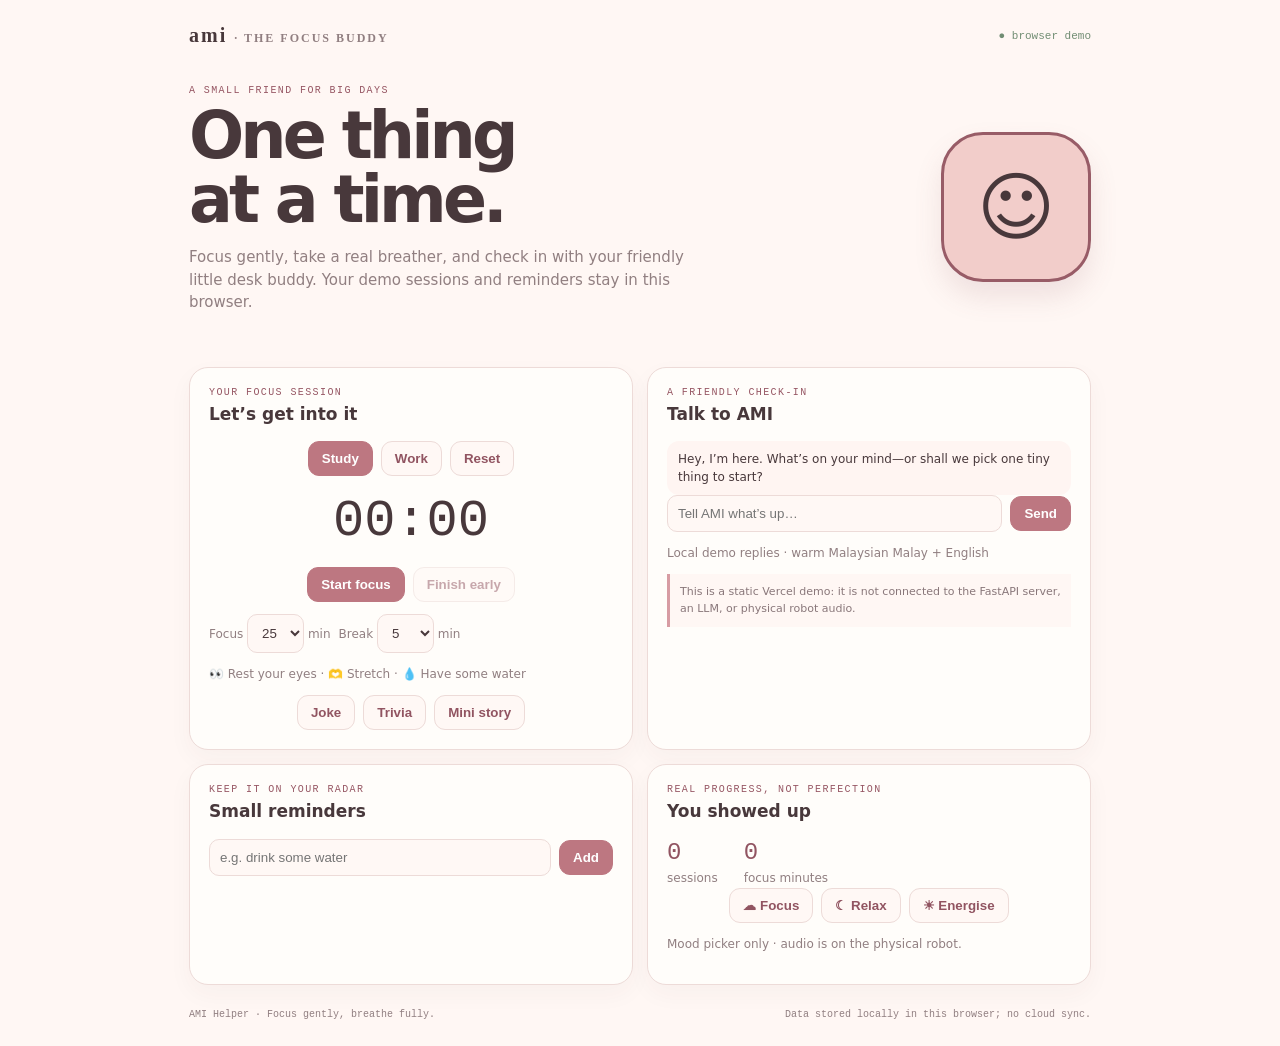
==== index.html @ 99c96d97 "Add files via upload" ====
<!doctype html><html lang="en"><meta charset="utf-8"><meta name="viewport" content="width=device-width,initial-scale=1"><meta name="theme-color" content="#fff7f4"><title>AMI Helper — Focus Buddy</title><style>*{box-sizing:border-box}body{margin:0;background:#fff7f4;color:#48383b;font:15px/1.5 system-ui,sans-serif}.wrap{max-width:950px;margin:auto;padding:24px}.top,footer{display:flex;justify-content:space-between;align-items:center}.brand{font:700 20px Georgia,serif;letter-spacing:.1em}.muted{color:#917f81;font-size:12px}.badge{color:#718d73;font:11px ui-monospace,monospace}.hero{display:flex;align-items:center;justify-content:space-between;gap:24px;padding:38px 0}.hero h1{font-size:clamp(42px,8vw,65px);line-height:.98;letter-spacing:-.06em;margin:8px 0}.hero p{max-width:500px;color:#917f81}.bot{width:150px;height:150px;border-radius:42px;background:#f2cdca;border:3px solid #985c67;display:grid;place-items:center;font-size:75px;box-shadow:0 15px 28px #87535b22}.tag{font:10px ui-monospace,monospace;letter-spacing:.14em;color:#965663}.grid{display:grid;grid-template-columns:repeat(2,1fr);gap:14px}.card{background:#fffdfa;border:1px solid #eddbd8;border-radius:19px;padding:19px;box-shadow:0 9px 24px #5736390a}.card h2{font-size:17px;margin:4px 0 14px}.timer{font:52px ui-monospace,monospace;text-align:center;margin:16px}.modes,.actions,.chips{display:flex;justify-content:center;gap:8px}.button,.modes button,.chips button{border:1px solid #eddbd8;background:#fff8f5;color:#915461;border-radius:11px;padding:9px 13px;cursor:pointer;font-weight:600}.modes button.active,.button.main{background:#bd7781;color:white;border-color:#bd7781}.button:disabled{opacity:.5}.actions{margin:12px}.row{display:flex;gap:8px;align-items:center}.row input,.row select{min-width:0;flex:1;border:1px solid #eddbd8;background:#fff8f5;border-radius:10px;padding:10px;color:#48383b}.list,.log{display:grid;gap:7px;margin-top:12px}.item,.bubble{border-radius:12px;padding:9px 11px;background:#fff5f2;font-size:12px}.item{display:flex;justify-content:space-between}.bubble.you{background:#efe2df;text-align:right}.log{max-height:150px;overflow:auto}.wide{width:100%}.stats{display:flex;gap:26px}.stats b{display:block;font:24px ui-monospace,monospace;color:#915461}.notice{margin-top:12px;padding:10px;border-left:3px solid #d79ca3;background:#fff7f4;color:#89777a;font-size:11px}footer{margin-top:24px;color:#917f81;font:10px ui-monospace,monospace}@media(max-width:650px){.wrap{padding:16px}.grid{grid-template-columns:1fr}.hero{padding:25px 0}.bot{width:95px;height:95px;border-radius:30px;font-size:48px;flex-shrink:0}footer{display:block}footer span{display:block;margin:4px 0}}</style><body><div class="wrap"><header class="top"><div class="brand">ami <span class="muted">· THE FOCUS BUDDY</span></div><span class="badge">● browser demo</span></header><section class="hero"><div><div class="tag">A SMALL FRIEND FOR BIG DAYS</div><h1>One thing<br>at a time.</h1><p>Focus gently, take a real breather, and check in with your friendly little desk buddy. Your demo sessions and reminders stay in this browser.</p></div><div class="bot" aria-label="Pink robot">☺</div></section><main class="grid"><section class="card"><div class="tag">YOUR FOCUS SESSION</div><h2>Let’s get into it</h2><div class="modes"><button class="active" data-mode="Study">Study</button><button data-mode="Work">Work</button><button data-mode="Reset">Reset</button></div><div id="timer" class="timer">25:00</div><div class="actions"><button id="start" class="button main">Start focus</button><button id="stop" class="button" disabled>Finish early</button></div><div class="row"><label class="muted">Focus <select id="work"><option>25</option><option>40</option><option>50</option></select> min</label><label class="muted">Break <select id="rest"><option>5</option><option>10</option><option>15</option></select> min</label></div><p class="muted">👀 Rest your eyes · 🫶 Stretch · 💧 Have some water</p><div class="chips"><button data-chat="joke">Joke</button><button data-chat="fact">Trivia</button><button data-chat="story">Mini story</button></div></section><section class="card"><div class="tag">A FRIENDLY CHECK-IN</div><h2>Talk to AMI</h2><div id="log" class="log"><div class="bubble">Hey, I’m here. What’s on your mind—or shall we pick one tiny thing to start?</div></div><form id="chat" class="row"><input id="msg" placeholder="Tell AMI what’s up…" required><button class="button main">Send</button></form><p class="muted">Local demo replies · warm Malaysian Malay + English</p><div class="notice">This is a static Vercel demo: it is not connected to the FastAPI server, an LLM, or physical robot audio.</div></section><section class="card"><div class="tag">KEEP IT ON YOUR RADAR</div><h2>Small reminders</h2><form id="rem" class="row"><input id="task" placeholder="e.g. drink some water" required><button class="button main">Add</button></form><div id="reminders" class="list"></div></section><section class="card"><div class="tag">REAL PROGRESS, NOT PERFECTION</div><h2>You showed up</h2><div class="stats"><div><b id="sessions">0</b><span class="muted">sessions</span></div><div><b id="minutes">0</b><span class="muted">focus minutes</span></div></div><div id="music" class="chips"><button>☁ Focus</button><button>☾ Relax</button><button>☀ Energise</button></div><p id="musicnote" class="muted">Mood picker only · audio is on the physical robot.</p></section></main><footer><span>AMI Helper · Focus gently, breathe fully.</span><span>Data stored locally in this browser; no cloud sync.</span></footer></div><script>(()=>{let d;try{d=JSON.parse(localStorage.amiDemo||'{}')}catch{d={}}let s={sessions:[],mins:0,rem:[],mode:'Study',...d},active=null,left=0;const $=q=>document.querySelector(q),save=()=>localStorage.amiDemo=JSON.stringify(s),draw=()=>{$('#sessions').textContent=s.sessions.length;$('#minutes').textContent=s.mins;$('#timer').textContent=`${String(Math.floor(left/60)).padStart(2,'0')}:${String(left%60).padStart(2,'0')}`;$('#start').disabled=active;$('#stop').disabled=!active;$('#start').textContent=active?'Focus on ♥':'Start focus';$('#reminders').innerHTML=s.rem.map((x,i)=>`<div class="item"><span>${esc(x)}</span><button data-x="${i}">×</button></div>`).join('');document.querySelectorAll('[data-x]').forEach(b=>b.onclick=()=>{s.rem.splice(+b.dataset.x,1);save();draw()})},esc=x=>String(x).replace(/[&<>]/g,c=>({'&':'&amp;','<':'&lt;','>':'&gt;'}[c]));function begin(){active=true;left=Number($('#work').value)*60;draw()}$('#start').onclick=begin;$('#stop').onclick=()=>{active=false;left=0;draw()};setInterval(()=>{if(active&&--left<=0){active=false;s.sessions.push(Date.now());s.mins+=Number($('#work').value);save();alert('Focus complete ♥ Take a gentle break, look away and stretch.');left=Number($('#rest').value)*60;draw();setTimeout(()=>{if(!active){active=true;draw()}},1200)}else if(active)draw()},1000);document.querySelectorAll('[data-mode]').forEach(b=>b.onclick=()=>{s.mode=b.dataset.mode;document.querySelectorAll('[data-mode]').forEach(x=>x.classList.toggle('active',x===b))});$('#rem').onsubmit=e=>{e.preventDefault();s.rem.push($('#task').value);$('#task').value='';save();draw()};const answer=m=>/joke|lawak/i.test(m)?'Kenapa buku matematik sedih? Sebab penuh dengan masalah!':/fact|trivia|fakta/i.test(m)?'Fun fact: sotong ada tiga jantung. Tiga! Take a little breath, okay?':/story|cerita/i.test(m)?'Seekor burung kecil rehat sekejap di tingkap, then sambung terbang bila dah ready. Rehat pun progress.':/penat|tired|stress/i.test(m)?'Aduh, sounds like a lot. Jom tarik nafas perlahan, minum air, then pilih satu langkah kecil.':`Okay, ${s.mode.toLowerCase()} mode. Pick one tiny task and give it five minutes dulu—tak perlu perfect.`;function say(m){$('#log').innerHTML+=`<div class="bubble you">${esc(m)}</div><div class="bubble">${esc(answer(m))}</div>`;$('#log').scrollTop=$('#log').scrollHeight}$('#chat').onsubmit=e=>{e.preventDefault();say($('#msg').value);$('#msg').value=''};document.querySelectorAll('[data-chat]').forEach(b=>b.onclick=()=>say(b.dataset.chat));document.querySelectorAll('#music button').forEach(b=>b.onclick=()=>{$('#musicnote').textContent=b.textContent.trim()+' mood selected · audio is not available in this browser demo.'});draw()})();</script></body></html>
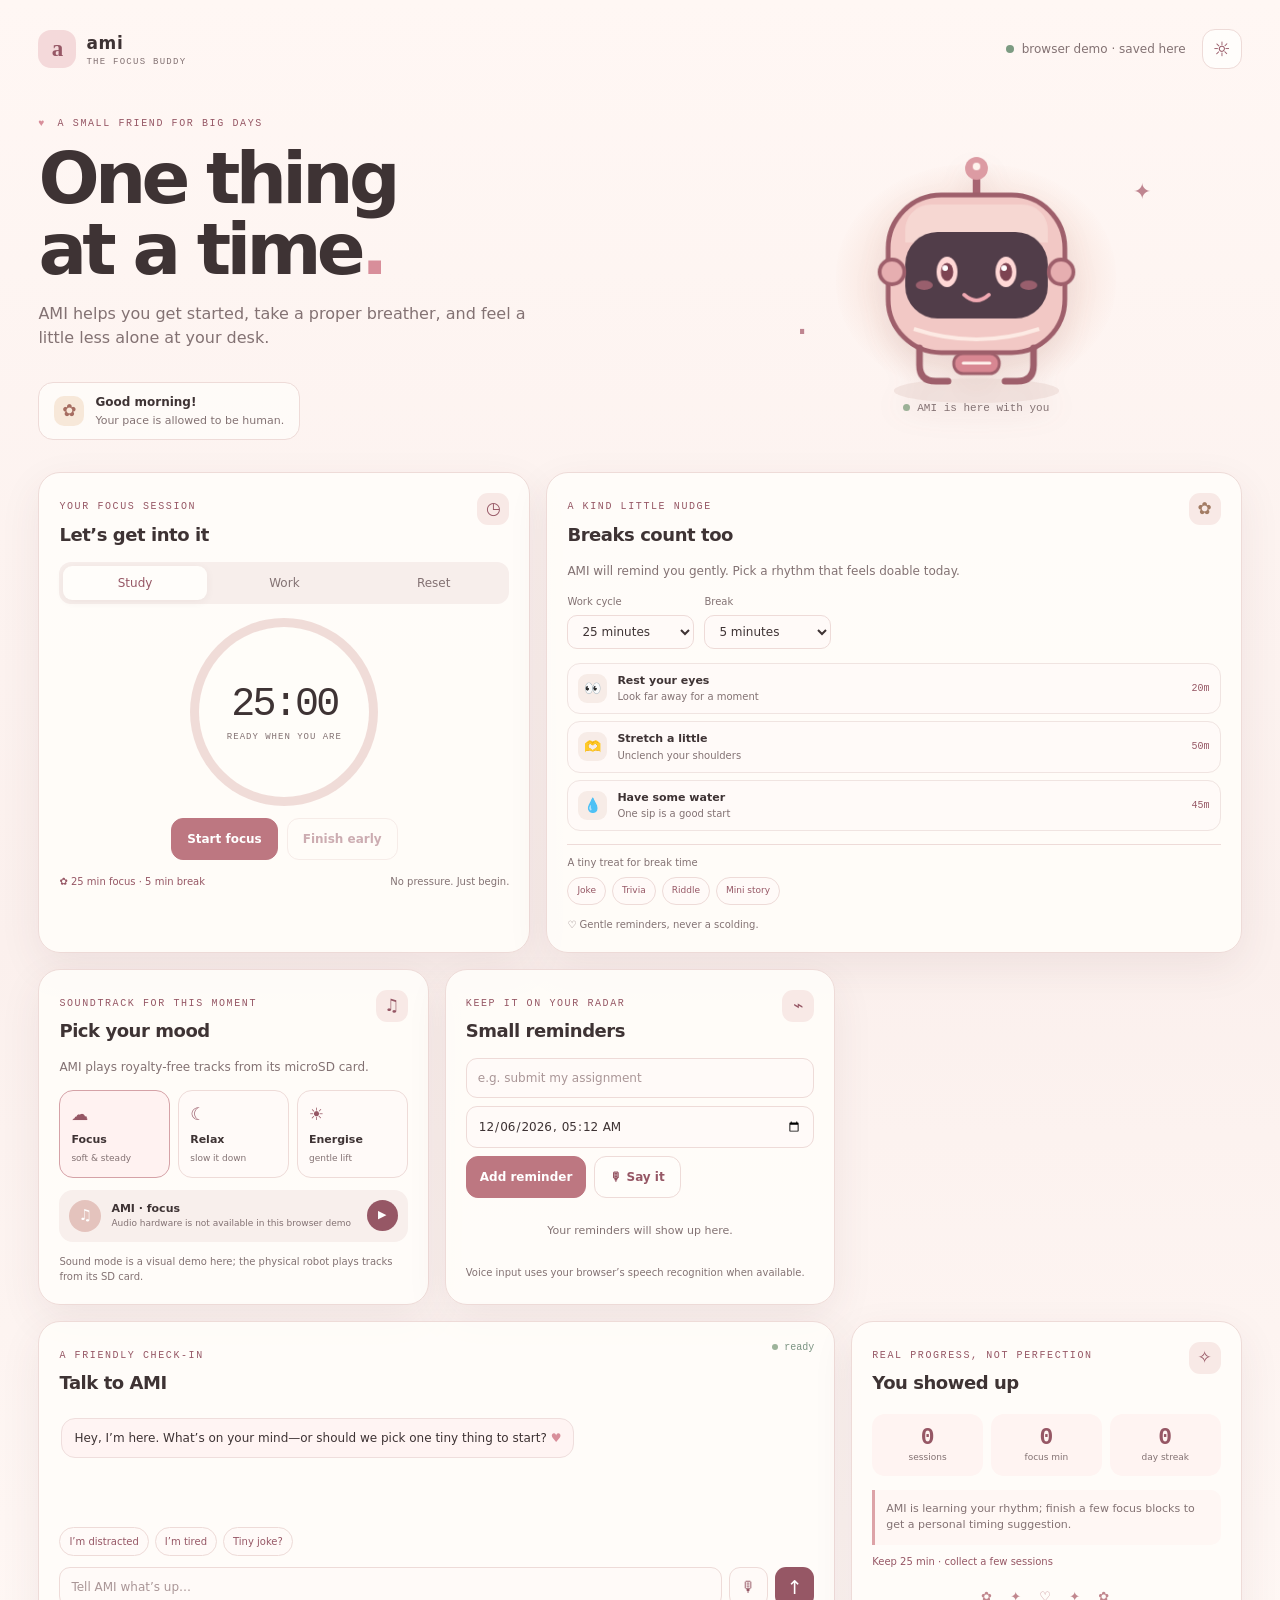
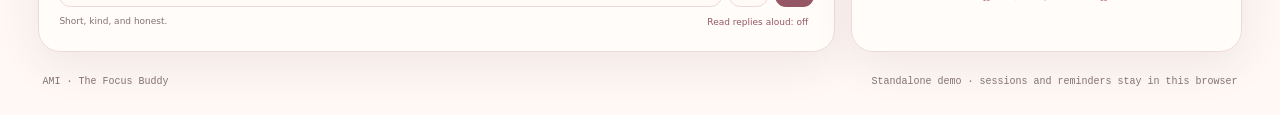
==== commit 7b288ad3: "feat: complete interactive AMI web companion with live eye tracking, touch motion, and full focus da" ====
--- a/index.html
+++ b/index.html
@@ -1 +1,184 @@
-<!doctype html><html lang="en"><meta charset="utf-8"><meta name="viewport" content="width=device-width,initial-scale=1"><meta name="theme-color" content="#fff7f4"><title>AMI Helper — Focus Buddy</title><style>*{box-sizing:border-box}body{margin:0;background:#fff7f4;color:#48383b;font:15px/1.5 system-ui,sans-serif}.wrap{max-width:950px;margin:auto;padding:24px}.top,footer{display:flex;justify-content:space-between;align-items:center}.brand{font:700 20px Georgia,serif;letter-spacing:.1em}.muted{color:#917f81;font-size:12px}.badge{color:#718d73;font:11px ui-monospace,monospace}.hero{display:flex;align-items:center;justify-content:space-between;gap:24px;padding:38px 0}.hero h1{font-size:clamp(42px,8vw,65px);line-height:.98;letter-spacing:-.06em;margin:8px 0}.hero p{max-width:500px;color:#917f81}.bot{width:150px;height:150px;border-radius:42px;background:#f2cdca;border:3px solid #985c67;display:grid;place-items:center;font-size:75px;box-shadow:0 15px 28px #87535b22}.tag{font:10px ui-monospace,monospace;letter-spacing:.14em;color:#965663}.grid{display:grid;grid-template-columns:repeat(2,1fr);gap:14px}.card{background:#fffdfa;border:1px solid #eddbd8;border-radius:19px;padding:19px;box-shadow:0 9px 24px #5736390a}.card h2{font-size:17px;margin:4px 0 14px}.timer{font:52px ui-monospace,monospace;text-align:center;margin:16px}.modes,.actions,.chips{display:flex;justify-content:center;gap:8px}.button,.modes button,.chips button{border:1px solid #eddbd8;background:#fff8f5;color:#915461;border-radius:11px;padding:9px 13px;cursor:pointer;font-weight:600}.modes button.active,.button.main{background:#bd7781;color:white;border-color:#bd7781}.button:disabled{opacity:.5}.actions{margin:12px}.row{display:flex;gap:8px;align-items:center}.row input,.row select{min-width:0;flex:1;border:1px solid #eddbd8;background:#fff8f5;border-radius:10px;padding:10px;color:#48383b}.list,.log{display:grid;gap:7px;margin-top:12px}.item,.bubble{border-radius:12px;padding:9px 11px;background:#fff5f2;font-size:12px}.item{display:flex;justify-content:space-between}.bubble.you{background:#efe2df;text-align:right}.log{max-height:150px;overflow:auto}.wide{width:100%}.stats{display:flex;gap:26px}.stats b{display:block;font:24px ui-monospace,monospace;color:#915461}.notice{margin-top:12px;padding:10px;border-left:3px solid #d79ca3;background:#fff7f4;color:#89777a;font-size:11px}footer{margin-top:24px;color:#917f81;font:10px ui-monospace,monospace}@media(max-width:650px){.wrap{padding:16px}.grid{grid-template-columns:1fr}.hero{padding:25px 0}.bot{width:95px;height:95px;border-radius:30px;font-size:48px;flex-shrink:0}footer{display:block}footer span{display:block;margin:4px 0}}</style><body><div class="wrap"><header class="top"><div class="brand">ami <span class="muted">· THE FOCUS BUDDY</span></div><span class="badge">● browser demo</span></header><section class="hero"><div><div class="tag">A SMALL FRIEND FOR BIG DAYS</div><h1>One thing<br>at a time.</h1><p>Focus gently, take a real breather, and check in with your friendly little desk buddy. Your demo sessions and reminders stay in this browser.</p></div><div class="bot" aria-label="Pink robot">☺</div></section><main class="grid"><section class="card"><div class="tag">YOUR FOCUS SESSION</div><h2>Let’s get into it</h2><div class="modes"><button class="active" data-mode="Study">Study</button><button data-mode="Work">Work</button><button data-mode="Reset">Reset</button></div><div id="timer" class="timer">25:00</div><div class="actions"><button id="start" class="button main">Start focus</button><button id="stop" class="button" disabled>Finish early</button></div><div class="row"><label class="muted">Focus <select id="work"><option>25</option><option>40</option><option>50</option></select> min</label><label class="muted">Break <select id="rest"><option>5</option><option>10</option><option>15</option></select> min</label></div><p class="muted">👀 Rest your eyes · 🫶 Stretch · 💧 Have some water</p><div class="chips"><button data-chat="joke">Joke</button><button data-chat="fact">Trivia</button><button data-chat="story">Mini story</button></div></section><section class="card"><div class="tag">A FRIENDLY CHECK-IN</div><h2>Talk to AMI</h2><div id="log" class="log"><div class="bubble">Hey, I’m here. What’s on your mind—or shall we pick one tiny thing to start?</div></div><form id="chat" class="row"><input id="msg" placeholder="Tell AMI what’s up…" required><button class="button main">Send</button></form><p class="muted">Local demo replies · warm Malaysian Malay + English</p><div class="notice">This is a static Vercel demo: it is not connected to the FastAPI server, an LLM, or physical robot audio.</div></section><section class="card"><div class="tag">KEEP IT ON YOUR RADAR</div><h2>Small reminders</h2><form id="rem" class="row"><input id="task" placeholder="e.g. drink some water" required><button class="button main">Add</button></form><div id="reminders" class="list"></div></section><section class="card"><div class="tag">REAL PROGRESS, NOT PERFECTION</div><h2>You showed up</h2><div class="stats"><div><b id="sessions">0</b><span class="muted">sessions</span></div><div><b id="minutes">0</b><span class="muted">focus minutes</span></div></div><div id="music" class="chips"><button>☁ Focus</button><button>☾ Relax</button><button>☀ Energise</button></div><p id="musicnote" class="muted">Mood picker only · audio is on the physical robot.</p></section></main><footer><span>AMI Helper · Focus gently, breathe fully.</span><span>Data stored locally in this browser; no cloud sync.</span></footer></div><script>(()=>{let d;try{d=JSON.parse(localStorage.amiDemo||'{}')}catch{d={}}let s={sessions:[],mins:0,rem:[],mode:'Study',...d},active=null,left=0;const $=q=>document.querySelector(q),save=()=>localStorage.amiDemo=JSON.stringify(s),draw=()=>{$('#sessions').textContent=s.sessions.length;$('#minutes').textContent=s.mins;$('#timer').textContent=`${String(Math.floor(left/60)).padStart(2,'0')}:${String(left%60).padStart(2,'0')}`;$('#start').disabled=active;$('#stop').disabled=!active;$('#start').textContent=active?'Focus on ♥':'Start focus';$('#reminders').innerHTML=s.rem.map((x,i)=>`<div class="item"><span>${esc(x)}</span><button data-x="${i}">×</button></div>`).join('');document.querySelectorAll('[data-x]').forEach(b=>b.onclick=()=>{s.rem.splice(+b.dataset.x,1);save();draw()})},esc=x=>String(x).replace(/[&<>]/g,c=>({'&':'&amp;','<':'&lt;','>':'&gt;'}[c]));function begin(){active=true;left=Number($('#work').value)*60;draw()}$('#start').onclick=begin;$('#stop').onclick=()=>{active=false;left=0;draw()};setInterval(()=>{if(active&&--left<=0){active=false;s.sessions.push(Date.now());s.mins+=Number($('#work').value);save();alert('Focus complete ♥ Take a gentle break, look away and stretch.');left=Number($('#rest').value)*60;draw();setTimeout(()=>{if(!active){active=true;draw()}},1200)}else if(active)draw()},1000);document.querySelectorAll('[data-mode]').forEach(b=>b.onclick=()=>{s.mode=b.dataset.mode;document.querySelectorAll('[data-mode]').forEach(x=>x.classList.toggle('active',x===b))});$('#rem').onsubmit=e=>{e.preventDefault();s.rem.push($('#task').value);$('#task').value='';save();draw()};const answer=m=>/joke|lawak/i.test(m)?'Kenapa buku matematik sedih? Sebab penuh dengan masalah!':/fact|trivia|fakta/i.test(m)?'Fun fact: sotong ada tiga jantung. Tiga! Take a little breath, okay?':/story|cerita/i.test(m)?'Seekor burung kecil rehat sekejap di tingkap, then sambung terbang bila dah ready. Rehat pun progress.':/penat|tired|stress/i.test(m)?'Aduh, sounds like a lot. Jom tarik nafas perlahan, minum air, then pilih satu langkah kecil.':`Okay, ${s.mode.toLowerCase()} mode. Pick one tiny task and give it five minutes dulu—tak perlu perfect.`;function say(m){$('#log').innerHTML+=`<div class="bubble you">${esc(m)}</div><div class="bubble">${esc(answer(m))}</div>`;$('#log').scrollTop=$('#log').scrollHeight}$('#chat').onsubmit=e=>{e.preventDefault();say($('#msg').value);$('#msg').value=''};document.querySelectorAll('[data-chat]').forEach(b=>b.onclick=()=>say(b.dataset.chat));document.querySelectorAll('#music button').forEach(b=>b.onclick=()=>{$('#musicnote').textContent=b.textContent.trim()+' mood selected · audio is not available in this browser demo.'});draw()})();</script></body></html>+<!doctype html>
+<html lang="en">
+<head>
+  <meta charset="utf-8">
+  <meta name="viewport" content="width=device-width, initial-scale=1, viewport-fit=cover">
+  <meta name="theme-color" content="#fff6f3">
+  <meta name="description" content="AMI — a warm little focus buddy for your desk.">
+  <title>AMI — The Focus Buddy</title>
+  <link rel="stylesheet" href="styles.css">
+  <script src="config.js"></script>
+  <script defer src="app.js"></script>
+</head>
+<body>
+  <div class="page-wrap">
+    <header class="topbar">
+      <a class="brand" href="#top" aria-label="AMI home">
+        <span class="brand-icon" aria-hidden="true">a</span>
+        <span><b>ami</b><small>THE FOCUS BUDDY</small></span>
+      </a>
+      <div class="top-status"><span class="status-light" id="api-dot"></span><span id="api-status">checking buddy…</span></div>
+      <button class="icon-btn" id="settings-open" aria-label="Open preferences" title="Preferences">☼</button>
+    </header>
+
+    <main id="top">
+      <section class="hero">
+        <div class="hero-copy">
+          <div class="eyebrow"><span class="eyebrow-heart">♥</span> A SMALL FRIEND FOR BIG DAYS</div>
+          <h1>One thing<br>at a time<span class="period">.</span></h1>
+          <p class="intro">AMI helps you get started, take a proper breather, and feel a little less alone at your desk.</p>
+          <div class="today-chip"><span class="chip-sun">✿</span><span><b id="greeting">Good day!</b><small>Your pace is allowed to be human.</small></span></div>
+        </div>
+        <div class="mascot-stage" id="ami-stage" aria-label="AMI desk companion illustration" title="Tap to pet AMI ♥">
+          <div class="sun-halo"></div>
+          <div class="sparkle sparkle-a">✦</div><div class="sparkle sparkle-b">·</div>
+          <div id="ami-hearts" class="ami-hearts-container"></div>
+          <svg class="ami-svg" viewBox="0 0 300 300" role="img" aria-label="A little pink robot with friendly eyes">
+            <ellipse id="ami-shadow" cx="150" cy="267" rx="87" ry="13" fill="#e9d5cf" opacity=".55"/>
+            <g id="ami-bot-body">
+              <g id="ami-antenna">
+                <path d="M150 38v24" stroke="#a76572" stroke-width="8" stroke-linecap="round"/>
+                <circle cx="150" cy="33" r="12" fill="#dc9ba3"/>
+                <circle cx="150" cy="31" r="4" fill="#fff4ee"/>
+              </g>
+              <rect x="57" y="61" width="186" height="166" rx="56" fill="#f2c8c5" stroke="#9e5f6b" stroke-width="5"/>
+              <path d="M75 98c0-15 12-27 27-27h96c15 0 27 12 27 27v13H75z" fill="#f7dad5" opacity=".85"/>
+              <rect id="ami-screen" x="75" y="100" width="150" height="91" rx="34" fill="#513d49"/>
+              
+              <!-- Cute blush -->
+              <ellipse id="ami-blush-left" cx="95" cy="156" rx="9" ry="5" fill="#f18a99" opacity="0.45"/>
+              <ellipse id="ami-blush-right" cx="205" cy="156" rx="9" ry="5" fill="#f18a99" opacity="0.45"/>
+
+              <!-- Normal tracking eyes -->
+              <g id="ami-eyes-normal">
+                <g id="ami-eye-left">
+                  <ellipse class="eye eye-left" cx="119" cy="142" rx="11" ry="16" fill="#ffd8d6"/>
+                  <ellipse id="ami-pupil-left" cx="119" cy="142" rx="6.5" ry="9.5" fill="#7d4452"/>
+                  <circle id="ami-shine-left" cx="117" cy="138" r="3" fill="#ffffff"/>
+                </g>
+                <g id="ami-eye-right">
+                  <ellipse class="eye eye-right" cx="181" cy="142" rx="11" ry="16" fill="#ffd8d6"/>
+                  <ellipse id="ami-pupil-right" cx="181" cy="142" rx="6.5" ry="9.5" fill="#7d4452"/>
+                  <circle id="ami-shine-right" cx="179" cy="138" r="3" fill="#ffffff"/>
+                </g>
+              </g>
+
+              <!-- Happy smiling curved eyes (^ ^) -->
+              <g id="ami-eyes-happy" style="display: none;">
+                <path d="M107 146 Q119 130 131 146" fill="none" stroke="#ffd8d6" stroke-width="4.5" stroke-linecap="round"/>
+                <path d="M169 146 Q181 130 193 146" fill="none" stroke="#ffd8d6" stroke-width="4.5" stroke-linecap="round"/>
+              </g>
+
+              <!-- Relaxed / sleeping eyes (~ ~) -->
+              <g id="ami-eyes-sleep" style="display: none;">
+                <path d="M107 142 Q119 150 131 142" fill="none" stroke="#ffd8d6" stroke-width="4" stroke-linecap="round"/>
+                <path d="M169 142 Q181 150 193 142" fill="none" stroke="#ffd8d6" stroke-width="4" stroke-linecap="round"/>
+              </g>
+
+              <path id="ami-mouth" class="mouth" d="M137 166q13 12 26 0" fill="none" stroke="#f0a9b2" stroke-width="4" stroke-linecap="round"/>
+              <circle cx="61" cy="142" r="13" fill="#e6aeb0" stroke="#9e5f6b" stroke-width="4"/>
+              <circle cx="239" cy="142" r="13" fill="#e6aeb0" stroke="#9e5f6b" stroke-width="4"/>
+              <path d="M90 222v18q0 17 17 17h13" fill="none" stroke="#9e5f6b" stroke-width="7" stroke-linecap="round"/>
+              <path d="M210 222v18q0 17-17 17h-13" fill="none" stroke="#9e5f6b" stroke-width="7" stroke-linecap="round"/>
+              <rect x="126" y="228" width="48" height="21" rx="10" fill="#d88792" stroke="#9e5f6b" stroke-width="3"/>
+              <path d="M136 238h28" stroke="#fff2ed" stroke-width="3" stroke-linecap="round"/>
+              <path d="M84 202q66 22 132 0" fill="none" stroke="#fff3ec" stroke-width="4" opacity=".8"/>
+            </g>
+          </svg>
+          <div class="mascot-caption"><span class="online-pip"></span> <span id="ami-caption-text">AMI is here with you</span></div>
+        </div>
+      </section>
+
+      <section class="dashboard-grid" aria-label="Focus dashboard">
+        <article class="card focus-card">
+          <div class="card-head"><div><span class="section-label">YOUR FOCUS SESSION</span><h2>Let’s get into it</h2></div><span class="tiny-icon">◷</span></div>
+          <div class="mode-tabs" role="group" aria-label="Choose a focus mode">
+            <button class="mode-tab active" data-mode="study">Study</button>
+            <button class="mode-tab" data-mode="work">Work</button>
+            <button class="mode-tab" data-mode="reset">Reset</button>
+          </div>
+          <div class="timer-wrap">
+            <div class="timer-ring" id="timer-ring"><div class="timer-inner"><span id="timer-display">25:00</span><small id="timer-label">READY WHEN YOU ARE</small></div></div>
+          </div>
+          <div class="focus-actions"><button class="primary-btn" id="focus-start">Start focus</button><button class="quiet-btn" id="focus-finish" disabled>Finish early</button></div><div class="break-start-wrap"><button class="voice-btn break-start" id="break-start" type="button" hidden>Start your break</button></div>
+          <div class="focus-foot"><span>✿ <span id="cycle-label">25 min focus · 5 min break</span></span><span id="focus-state">No pressure. Just begin.</span></div>
+        </article>
+
+        <article class="card break-card">
+          <div class="card-head"><div><span class="section-label">A KIND LITTLE NUDGE</span><h2>Breaks count too</h2></div><span class="tiny-icon flower">✿</span></div>
+          <p class="card-copy">AMI will remind you gently. Pick a rhythm that feels doable today.</p>
+          <div class="cycle-selects">
+            <label>Work cycle<select id="work-cycle"><option value="25">25 minutes</option><option value="50">50 minutes</option><option value="40">40 minutes</option></select></label>
+            <label>Break<select id="break-cycle"><option value="5">5 minutes</option><option value="10">10 minutes</option><option value="15">15 minutes</option></select></label>
+          </div>
+          <div class="nudge-list">
+            <div><span class="nudge-emoji">👀</span><span><b>Rest your eyes</b><small>Look far away for a moment</small></span><span class="nudge-time">20m</span></div>
+            <div><span class="nudge-emoji">🫶</span><span><b>Stretch a little</b><small>Unclench your shoulders</small></span><span class="nudge-time">50m</span></div>
+            <div><span class="nudge-emoji">💧</span><span><b>Have some water</b><small>One sip is a good start</small></span><span class="nudge-time">45m</span></div>
+          </div>
+          <div class="break-treat"><span>A tiny treat for break time</span><div><button data-say="Tell me a joke">Joke</button><button data-say="Tell me a fun fact">Trivia</button><button data-say="Give me a riddle">Riddle</button><button data-say="Tell me a mini story">Mini story</button></div></div>
+          <div class="local-note">♡ Gentle reminders, never a scolding.</div>
+        </article>
+
+        <article class="card music-card">
+          <div class="card-head"><div><span class="section-label">SOUNDTRACK FOR THIS MOMENT</span><h2>Pick your mood</h2></div><span class="tiny-icon">♫</span></div>
+          <p class="card-copy">AMI plays royalty-free tracks from its microSD card.</p>
+          <div class="music-modes" role="group" aria-label="Music mood">
+            <button class="music-mode active" data-music="focus"><span>☁</span><b>Focus</b><small>soft & steady</small></button>
+            <button class="music-mode" data-music="relax"><span>☾</span><b>Relax</b><small>slow it down</small></button>
+            <button class="music-mode" data-music="energise"><span>☀</span><b>Energise</b><small>gentle lift</small></button>
+          </div>
+          <div class="music-now"><div class="album-dot">♫</div><div><b id="music-title">Choose a mood</b><small id="music-subtitle">Your desk buddy will play locally</small></div><button class="play-btn" id="music-play" aria-label="Toggle local music">▶</button></div>
+          <div class="local-note" id="music-state">Music is played on AMI from the SD card; no streaming by default.</div>
+        </article>
+
+        <article class="card reminder-card">
+          <div class="card-head"><div><span class="section-label">KEEP IT ON YOUR RADAR</span><h2>Small reminders</h2></div><span class="tiny-icon">⌁</span></div>
+          <form id="reminder-form" class="reminder-form">
+            <label class="sr-only" for="reminder-text">Reminder text</label>
+            <input id="reminder-text" maxlength="160" placeholder="e.g. submit my assignment" required>
+            <label class="sr-only" for="reminder-time">Reminder time</label>
+            <input id="reminder-time" type="datetime-local" required>
+            <div class="reminder-actions"><button class="primary-btn small" type="submit">Add reminder</button><button class="voice-btn" id="voice-reminder" type="button">🎙 Say it</button></div>
+          </form>
+          <div class="reminder-list" id="reminder-list"><div class="empty-state">Your reminders will show up here.</div></div>
+          <div class="local-note" id="voice-note">Voice input uses your browser’s speech recognition when available.</div>
+        </article>
+
+        <article class="card chat-card">
+          <div class="card-head"><div><span class="section-label">A FRIENDLY CHECK-IN</span><h2>Talk to AMI</h2></div><div class="ami-online"><span></span> ready</div></div>
+          <div class="chat-log" id="chat-log" aria-live="polite"><div class="bubble ami-bubble">Hey, I’m here. What’s on your mind—or should we pick one tiny thing to start? <span class="bubble-heart">♥</span></div></div>
+          <div class="quick-replies"><button data-say="I feel distracted">I’m distracted</button><button data-say="I feel tired">I’m tired</button><button data-say="Tell me a joke">Tiny joke?</button></div>
+          <form id="chat-form" class="chat-form"><label class="sr-only" for="chat-input">Message AMI</label><input id="chat-input" maxlength="2000" placeholder="Tell AMI what’s up…" autocomplete="off" required><button id="chat-mic" class="mic-btn" type="button" aria-label="Speak to AMI">🎙</button><button class="send-btn" type="submit" aria-label="Send message">↑</button></form>
+          <div class="chat-foot"><span>Short, kind, and honest.</span><button id="speak-toggle" class="text-toggle" type="button" aria-pressed="false">Read replies aloud: off</button></div>
+        </article>
+
+        <article class="card progress-card">
+          <div class="card-head"><div><span class="section-label">REAL PROGRESS, NOT PERFECTION</span><h2>You showed up</h2></div><span class="tiny-icon">✧</span></div>
+          <div class="stats-row"><div><strong id="stat-sessions">0</strong><small>sessions</small></div><div><strong id="stat-minutes">0</strong><small>focus min</small></div><div><strong id="stat-streak">0</strong><small>day streak</small></div></div>
+          <div class="streak-note" id="adaptive-note">Every finished session teaches AMI what works for you.</div>
+          <button class="text-toggle adaptive-apply" id="apply-adaptive" type="button">Use AMI’s suggested rhythm</button>
+          <div class="little-star-row" aria-hidden="true">✿　✦　♡　✦　✿</div>
+        </article>
+      </section>
+    </main>
+
+    <footer class="footer"><span>AMI · The Focus Buddy</span><span>Local-first by default. Your progress stays with your server.</span></footer>
+  </div>
+
+  <dialog id="settings-dialog" class="settings-dialog">
+    <form method="dialog" class="dialog-head"><div><span class="section-label">YOUR AMI, YOUR WAY</span><h2>Preferences</h2></div><button class="icon-btn close-dialog" aria-label="Close">×</button></form>
+    <div class="dialog-body">
+      <label>Long break every <select id="long-break-every"><option value="4">4 sessions</option><option value="3">3 sessions</option><option value="5">5 sessions</option></select></label>
+      <label>AMI’s nudge style <select id="nudge-style"><option value="gentle">Gentle</option><option value="direct">Direct, but kind</option><option value="quiet">Quiet</option></select></label>
+      <label class="voice-setting"><span>Spoken reminders on the robot</span><input id="voice-enabled" type="checkbox" checked></label>
+      <label>Eye rest interval <select id="eye-interval"><option value="20">20 minutes</option><option value="25">25 minutes</option><option value="30">30 minutes</option></select></label>
+      <label>Stretch reminder <select id="stretch-interval"><option value="50">50 minutes</option><option value="40">40 minutes</option><option value="60">60 minutes</option></select></label>
+      <label>Water reminder <select id="water-interval"><option value="45">45 minutes</option><option value="30">30 minutes</option><option value="60">60 minutes</option></select></label>
+      <p class="dialog-note">These are gentle defaults, not medical advice. Change or turn them off whenever you like.</p>
+      <button id="save-settings" class="primary-btn" type="button">Save preferences</button>
+    </div>
+  </dialog>
+  <div id="toast" class="toast" role="status" aria-live="polite"></div>
+</body>
+</html>
--- a/styles.css
+++ b/styles.css
@@ -0,0 +1,93 @@
+:root{color-scheme:light;--paper:#fff7f4;--cream:#fffdf9;--rose:#d88e9a;--rose-deep:#965765;--rose-soft:#f6e4e3;--peach:#f6d9ca;--ink:#3e3334;--muted:#837273;--line:#eedbd8;--sage:#7a9280;--shadow:0 14px 42px rgba(92,57,60,.08);--radius:22px;--sans:ui-sans-serif,system-ui,-apple-system,"Segoe UI",sans-serif;--mono:ui-monospace,SFMono-Regular,Menlo,Monaco,Consolas,monospace}
+*{box-sizing:border-box}html{scroll-behavior:smooth}body{margin:0;min-height:100vh;color:var(--ink);background:linear-gradient(180deg,#fff7f4,#fbf0ed 55%,#fff8f5);font:15px/1.5 var(--sans)}button,input,select{font:inherit}button{color:inherit}button:focus-visible,input:focus-visible,select:focus-visible{outline:3px solid #b87783;outline-offset:2px}button:disabled{opacity:.48;cursor:not-allowed}.page-wrap{max-width:1320px;margin:0 auto;padding:18px clamp(15px,3vw,40px) 28px}.topbar{height:62px;display:flex;align-items:center;gap:16px;margin-bottom:32px}.brand{display:flex;align-items:center;gap:10px;color:inherit;text-decoration:none}.brand-icon{display:grid;place-items:center;width:38px;height:38px;border-radius:13px;background:#f4d9da;color:var(--rose-deep);font:700 23px Georgia,serif}.brand b{display:block;font-size:17px;letter-spacing:.04em}.brand small{display:block;color:var(--muted);font:9px var(--mono);letter-spacing:.14em}.top-status{margin-left:auto;display:flex;align-items:center;gap:8px;color:var(--muted);font-size:12px}.status-light{width:8px;height:8px;border-radius:50%;background:#b8a9a2}.status-light.online{background:#7c9b82}.icon-btn{display:grid;place-items:center;width:40px;height:40px;border:1px solid var(--line);border-radius:13px;background:#fffdfb;cursor:pointer;color:var(--rose-deep);font-size:20px}.hero{display:grid;grid-template-columns:1.1fr .9fr;align-items:center;gap:24px;padding:6px 0 32px}.eyebrow,.section-label{font:10px var(--mono);letter-spacing:.16em;color:var(--rose-deep)}.eyebrow-heart{color:var(--rose);margin-right:4px}.hero h1{margin:14px 0 12px;font-size:clamp(40px,6vw,72px);line-height:.99;letter-spacing:-.065em;font-weight:750}.period{color:var(--rose)}.intro{max-width:520px;color:var(--muted);font-size:16px}.today-chip{display:inline-flex;align-items:center;gap:11px;margin-top:16px;padding:10px 15px;border:1px solid var(--line);border-radius:15px;background:rgba(255,253,250,.8)}.chip-sun{width:30px;height:30px;display:grid;place-items:center;border-radius:10px;background:#f7e8d9;color:#a66d61;font-size:17px}.today-chip b,.today-chip small{display:block}.today-chip b{font-size:12px}.today-chip small{margin-top:2px;color:var(--muted);font-size:11px}.mascot-stage{position:relative;display:grid;place-items:center;min-height:280px;isolation:isolate}.sun-halo{position:absolute;z-index:-1;width:min(280px,70vw);height:min(230px,60vw);border-radius:48%;background:radial-gradient(ellipse,#f3d8d5 0%,rgba(248,226,218,.57) 55%,transparent 73%)}.ami-svg{width:min(285px,75vw);filter:drop-shadow(0 15px 13px rgba(112,68,71,.09))}.sparkle{position:absolute;color:#bf8590;font-size:22px}.sparkle-a{top:38px;right:17%;animation:float 3.7s ease-in-out infinite}.sparkle-b{bottom:60px;left:16%;font-size:40px;animation:float 4.5s ease-in-out infinite reverse}.mascot-caption{position:absolute;bottom:8px;display:flex;align-items:center;gap:7px;color:var(--muted);font:11px var(--mono)}.online-pip{width:7px;height:7px;border-radius:50%;background:#9cb197}
+.dashboard-grid{display:grid;grid-template-columns:repeat(12,minmax(0,1fr));gap:16px;align-items:stretch}.card{grid-column:span 4;min-width:0;border:1px solid var(--line);border-radius:var(--radius);background:rgba(255,253,250,.91);box-shadow:var(--shadow);padding:20px;transition:transform .2s,box-shadow .2s}.card:hover{transform:translateY(-2px);box-shadow:0 18px 42px rgba(92,57,60,.11)}.focus-card{grid-column:span 5}.break-card{grid-column:span 7}.music-card,.reminder-card,.progress-card{grid-column:span 4}.chat-card{grid-column:span 8}.card-head{display:flex;align-items:flex-start;justify-content:space-between;gap:12px;margin-bottom:14px}.card-head h2{margin:5px 0 0;font-size:18px;letter-spacing:-.025em}.tiny-icon{width:32px;height:32px;display:grid;place-items:center;border-radius:11px;background:#f8e9e6;color:var(--rose-deep);font-size:17px}.tiny-icon.flower{color:#a37c64}.card-copy{margin:0 0 14px;color:var(--muted);font-size:12px}.mode-tabs{display:flex;gap:6px;padding:4px;border-radius:12px;background:#f7eeeb}.mode-tab{flex:1;padding:8px 6px;border:0;border-radius:9px;background:transparent;color:var(--muted);font-size:12px;cursor:pointer}.mode-tab.active{background:#fffdfa;color:var(--rose-deep);box-shadow:0 2px 9px rgba(85,55,57,.06)}.timer-wrap{display:grid;place-items:center;padding:14px 0 12px}.timer-ring{width:188px;height:188px;display:grid;place-items:center;border-radius:50%;background:conic-gradient(var(--rose) 0%,#f0dcd8 0% 100%);position:relative;transition:background .25s}.timer-ring:before{content:"";position:absolute;inset:9px;border-radius:50%;background:var(--cream)}.timer-inner{z-index:1;text-align:center}.timer-inner span{display:block;font:500 40px var(--mono);letter-spacing:-.07em}.timer-inner small{display:block;margin-top:5px;color:var(--muted);font:9px var(--mono);letter-spacing:.11em}.focus-actions{display:flex;gap:9px;justify-content:center}.break-start-wrap{text-align:center}.break-start{margin-top:9px}.primary-btn,.quiet-btn,.voice-btn{border-radius:12px;padding:11px 15px;font-size:12px;font-weight:650;cursor:pointer;transition:transform .15s,background .15s}.primary-btn{border:1px solid #bd7781;background:#bd7781;color:white}.primary-btn:hover{background:#a86674;transform:translateY(-1px)}.quiet-btn,.voice-btn{border:1px solid var(--line);background:#fffdfa;color:var(--rose-deep)}.quiet-btn:hover,.voice-btn:hover{background:#fbefec}.primary-btn.small{padding:9px 13px}.focus-foot{display:flex;justify-content:space-between;gap:8px;margin-top:14px;color:var(--muted);font-size:10px}.focus-foot span:first-child{color:var(--rose-deep)}.cycle-selects{display:flex;gap:10px;margin:12px 0 14px}.cycle-selects label,.dialog-body label{display:grid;gap:6px;color:var(--muted);font-size:10px}.cycle-selects select,.dialog-body select{min-width:125px;padding:8px 27px 8px 10px;border:1px solid var(--line);border-radius:10px;background:#fffaf8;color:var(--ink);font-size:12px}.nudge-list{display:grid;gap:7px}.nudge-list>div{display:flex;align-items:center;gap:10px;padding:9px 10px;border:1px solid #f0e4e1;border-radius:13px;background:#fffaf8}.nudge-emoji{width:29px;height:29px;display:grid;place-items:center;border-radius:9px;background:#f7ece7;font-size:14px}.nudge-list b,.nudge-list small{display:block}.nudge-list b{font-size:11px}.nudge-list small{color:var(--muted);font-size:10px}.nudge-time{margin-left:auto;color:var(--rose-deep);font:10px var(--mono)}.local-note{margin-top:12px;color:var(--muted);font-size:10px}.break-treat{margin-top:13px;padding-top:10px;border-top:1px solid var(--line)}.break-treat>span{display:block;margin-bottom:7px;color:var(--muted);font-size:10px}.break-treat>div{display:flex;flex-wrap:wrap;gap:6px}.break-treat button{padding:6px 9px;border:1px solid var(--line);border-radius:99px;background:#fffaf8;color:var(--rose-deep);font-size:9px;cursor:pointer}.break-treat button:hover{background:#f8e8e7}.music-modes{display:grid;grid-template-columns:repeat(3,1fr);gap:8px}.music-mode{display:grid;gap:4px;justify-items:start;padding:11px;border:1px solid var(--line);border-radius:14px;background:#fffaf8;text-align:left;cursor:pointer}.music-mode.active{border-color:#d5a2a7;background:#fff2f1}.music-mode>span{font-size:17px;color:var(--rose-deep)}.music-mode b{font-size:11px}.music-mode small{color:var(--muted);font-size:9px}.music-now{display:flex;align-items:center;gap:10px;margin-top:12px;padding:10px;border-radius:14px;background:#f8efec}.album-dot{width:32px;height:32px;display:grid;place-items:center;border-radius:50%;background:#e4c3bd;color:#fff;font-size:15px}.music-now>div:nth-child(2){min-width:0;flex:1}.music-now b,.music-now small{display:block;overflow:hidden;text-overflow:ellipsis;white-space:nowrap}.music-now b{font-size:11px}.music-now small{color:var(--muted);font-size:9px}.play-btn{width:31px;height:31px;border:0;border-radius:50%;background:var(--rose-deep);color:white;cursor:pointer;font-size:11px}.reminder-form{display:grid;gap:8px}.reminder-form input,.chat-form input{width:100%;padding:10px 11px;border:1px solid var(--line);border-radius:11px;background:#fffaf8;color:var(--ink);font-size:12px}.reminder-form input::placeholder,.chat-form input::placeholder{color:#aa9697}.reminder-actions{display:flex;gap:8px}.reminder-list{display:grid;gap:7px;max-height:180px;overflow:auto;margin-top:12px}.reminder-item{display:flex;align-items:center;gap:8px;padding:9px 10px;border:1px solid #f0e4e1;border-radius:11px;background:#fffaf8}.reminder-item>span{min-width:0;flex:1}.reminder-item b,.reminder-item small{display:block;overflow:hidden;text-overflow:ellipsis;white-space:nowrap}.reminder-item b{font-size:10px}.reminder-item small{color:var(--muted);font-size:9px}.remove-reminder{border:0;background:transparent;color:var(--rose-deep);cursor:pointer;font-size:16px}.empty-state{padding:13px 8px;color:var(--muted);font-size:11px;text-align:center}.chat-card{display:flex;flex-direction:column;min-height:320px}.ami-online{display:flex;align-items:center;gap:6px;color:var(--sage);font:10px var(--mono)}.ami-online span{width:6px;height:6px;border-radius:50%;background:#9db39a}.chat-log{display:flex;flex:1;flex-direction:column;gap:8px;min-height:110px;max-height:210px;overflow-y:auto;padding:8px 2px}.bubble{max-width:83%;padding:10px 12px;border-radius:14px;font-size:12px;line-height:1.5}.ami-bubble{align-self:flex-start;border:1px solid #efdedd;background:#fff4f3}.user-bubble{align-self:flex-end;background:#f1e1de;color:#513d41}.bubble-heart{color:var(--rose);white-space:nowrap}.quick-replies{display:flex;flex-wrap:wrap;gap:6px;margin:7px 0}.quick-replies button{padding:6px 9px;border:1px solid var(--line);border-radius:99px;background:#fffaf8;color:var(--rose-deep);font-size:10px;cursor:pointer}.chat-form{display:flex;gap:7px;margin-top:4px}.chat-form input{flex:1;min-width:0}.mic-btn,.send-btn{width:39px;flex:none;border:1px solid var(--line);border-radius:11px;background:#fffaf8;color:var(--rose-deep);cursor:pointer}.send-btn{border:0;background:var(--rose-deep);color:white;font-size:19px}.chat-foot{display:flex;justify-content:space-between;gap:8px;margin-top:8px;color:var(--muted);font-size:9px}.text-toggle{border:0;background:transparent;color:var(--rose-deep);font-size:9px;cursor:pointer}.stats-row{display:grid;grid-template-columns:repeat(3,1fr);gap:8px;margin:18px 0 14px}.stats-row>div{padding:11px 6px;border-radius:13px;background:#fff4f2;text-align:center}.stats-row strong{display:block;font:600 23px var(--mono);color:var(--rose-deep)}.stats-row small{display:block;color:var(--muted);font-size:9px}.streak-note{padding:11px;border-left:3px solid #dda3a7;border-radius:0 10px 10px 0;background:#fff7f4;color:var(--muted);font-size:11px}.adaptive-apply{margin-top:9px;padding:0;color:var(--rose-deep);font-size:10px}.little-star-row{margin-top:16px;color:#c1878e;text-align:center;font-size:13px;letter-spacing:.2em}.footer{display:flex;justify-content:space-between;gap:12px;margin:24px 4px 0;color:var(--muted);font:10px var(--mono)}.settings-dialog{width:min(440px,calc(100vw - 28px));max-width:none;border:1px solid var(--line);border-radius:20px;padding:0;background:var(--cream);color:var(--ink);box-shadow:0 22px 70px rgba(60,40,40,.18)}.settings-dialog::backdrop{background:rgba(67,43,45,.25);backdrop-filter:blur(3px)}.dialog-head{display:flex;align-items:center;justify-content:space-between;padding:18px 20px;border-bottom:1px solid var(--line)}.dialog-head h2{margin:4px 0 0;font-size:20px}.dialog-body{display:grid;gap:14px;padding:18px 20px 20px}.dialog-body select{width:100%}.voice-setting{display:flex!important;align-items:center;justify-content:space-between;padding:10px 0;border-top:1px solid var(--line);border-bottom:1px solid var(--line);color:var(--ink)!important;font-size:12px!important}.voice-setting input{width:18px;height:18px;accent-color:var(--rose-deep)}.dialog-note{margin:0;color:var(--muted);font-size:11px}.toast{position:fixed;z-index:20;left:50%;bottom:20px;max-width:min(90vw,430px);padding:11px 14px;border:1px solid var(--line);border-radius:13px;background:#fffdf9;color:var(--ink);box-shadow:var(--shadow);font-size:12px;text-align:center;transform:translate(-50%,15px);opacity:0;pointer-events:none;transition:.2s}.toast.show{transform:translate(-50%,0);opacity:1}.sr-only{position:absolute;width:1px;height:1px;padding:0;margin:-1px;overflow:hidden;clip:rect(0,0,0,0);white-space:nowrap;border:0}
+@keyframes float{0%,100%{transform:translateY(0)}50%{transform:translateY(-6px)}}@media(max-width:900px){.hero{grid-template-columns:1fr .8fr}.focus-card,.break-card{grid-column:span 6}.music-card,.reminder-card,.progress-card{grid-column:span 6}.chat-card{grid-column:span 6}.mascot-stage{min-height:250px}.ami-svg{width:245px}}
+@media(max-width:620px){.page-wrap{padding:12px 13px 22px}.topbar{margin-bottom:16px}.hero{grid-template-columns:1fr;gap:8px;padding-bottom:20px}.hero-copy{order:1}.mascot-stage{order:0;min-height:190px;margin:-8px 0 3px}.ami-svg{width:190px}.sun-halo{width:210px;height:170px}.sparkle-a{top:25px;right:25%}.sparkle-b{bottom:30px;left:24%}.hero h1{font-size:48px;margin-top:9px}.intro{font-size:14px}.dashboard-grid{gap:12px}.focus-card,.break-card,.music-card,.reminder-card,.chat-card,.progress-card{grid-column:span 12;padding:16px}.focus-card{order:0}.break-card{order:1}.music-card{order:2}.reminder-card{order:3}.chat-card{order:4}.progress-card{order:5}.timer-ring{width:166px;height:166px}.timer-inner span{font-size:35px}.cycle-selects select{min-width:0}.footer{flex-direction:column;font-size:9px}.chat-card{min-height:300px}}
+/* Interactive AMI Mascot & Motion Styles */
+.mascot-stage {
+  cursor: pointer;
+  -webkit-tap-highlight-color: transparent;
+  user-select: none;
+  touch-action: manipulation;
+}
+.ami-svg {
+  transition: transform 0.25s cubic-bezier(0.34, 1.56, 0.64, 1);
+  will-change: transform;
+}
+#ami-bot-body {
+  transform-origin: 150px 180px;
+  transition: transform 0.08s ease-out;
+  will-change: transform;
+}
+#ami-antenna {
+  transform-origin: 150px 62px;
+  transition: transform 0.12s ease-out;
+  will-change: transform;
+}
+#ami-eye-left, #ami-eye-right {
+  transform-origin: center;
+  transition: transform 0.12s ease-in-out;
+  will-change: transform;
+}
+#ami-eye-left {
+  transform-origin: 119px 142px;
+}
+#ami-eye-right {
+  transform-origin: 181px 142px;
+}
+#ami-pupil-left, #ami-pupil-right, #ami-shine-left, #ami-shine-right {
+  transition: cx 0.06s ease-out, cy 0.06s ease-out;
+}
+#ami-blush-left, #ami-blush-right {
+  transition: opacity 0.3s ease;
+}
+.ami-pet-bounce {
+  animation: amiSquashBounce 0.7s cubic-bezier(0.34, 1.56, 0.64, 1) !important;
+}
+@keyframes amiSquashBounce {
+  0% { transform: scale(1) translateY(0); }
+  25% { transform: scale(1.12, 0.88) translateY(12px); }
+  50% { transform: scale(0.92, 1.1) translateY(-18px); }
+  75% { transform: scale(1.04, 0.96) translateY(-4px); }
+  100% { transform: scale(1) translateY(0); }
+}
+.antenna-spring {
+  animation: antennaWiggle 0.6s ease-in-out !important;
+}
+@keyframes antennaWiggle {
+  0% { transform: rotate(0deg); }
+  25% { transform: rotate(18deg); }
+  50% { transform: rotate(-14deg); }
+  75% { transform: rotate(8deg); }
+  100% { transform: rotate(0deg); }
+}
+.ami-hearts-container {
+  position: absolute;
+  inset: 0;
+  pointer-events: none;
+  overflow: visible;
+  z-index: 10;
+}
+.ami-floating-heart {
+  position: absolute;
+  font-size: 24px;
+  color: var(--rose-deep);
+  animation: floatHeart 1.1s cubic-bezier(0.22, 1, 0.36, 1) forwards;
+  pointer-events: none;
+  filter: drop-shadow(0 2px 5px rgba(189, 119, 129, 0.35));
+}
+@keyframes floatHeart {
+  0% {
+    opacity: 0;
+    transform: translate(-50%, 0) scale(0.4) rotate(0deg);
+  }
+  20% {
+    opacity: 1;
+    transform: translate(-50%, -20px) scale(1.2) rotate(-8deg);
+  }
+  100% {
+    opacity: 0;
+    transform: translate(-50%, -85px) scale(0.9) rotate(14deg);
+  }
+}
+@media(prefers-reduced-motion:reduce){html{scroll-behavior:auto}.card,.sparkle{transition:none;animation:none!important}}
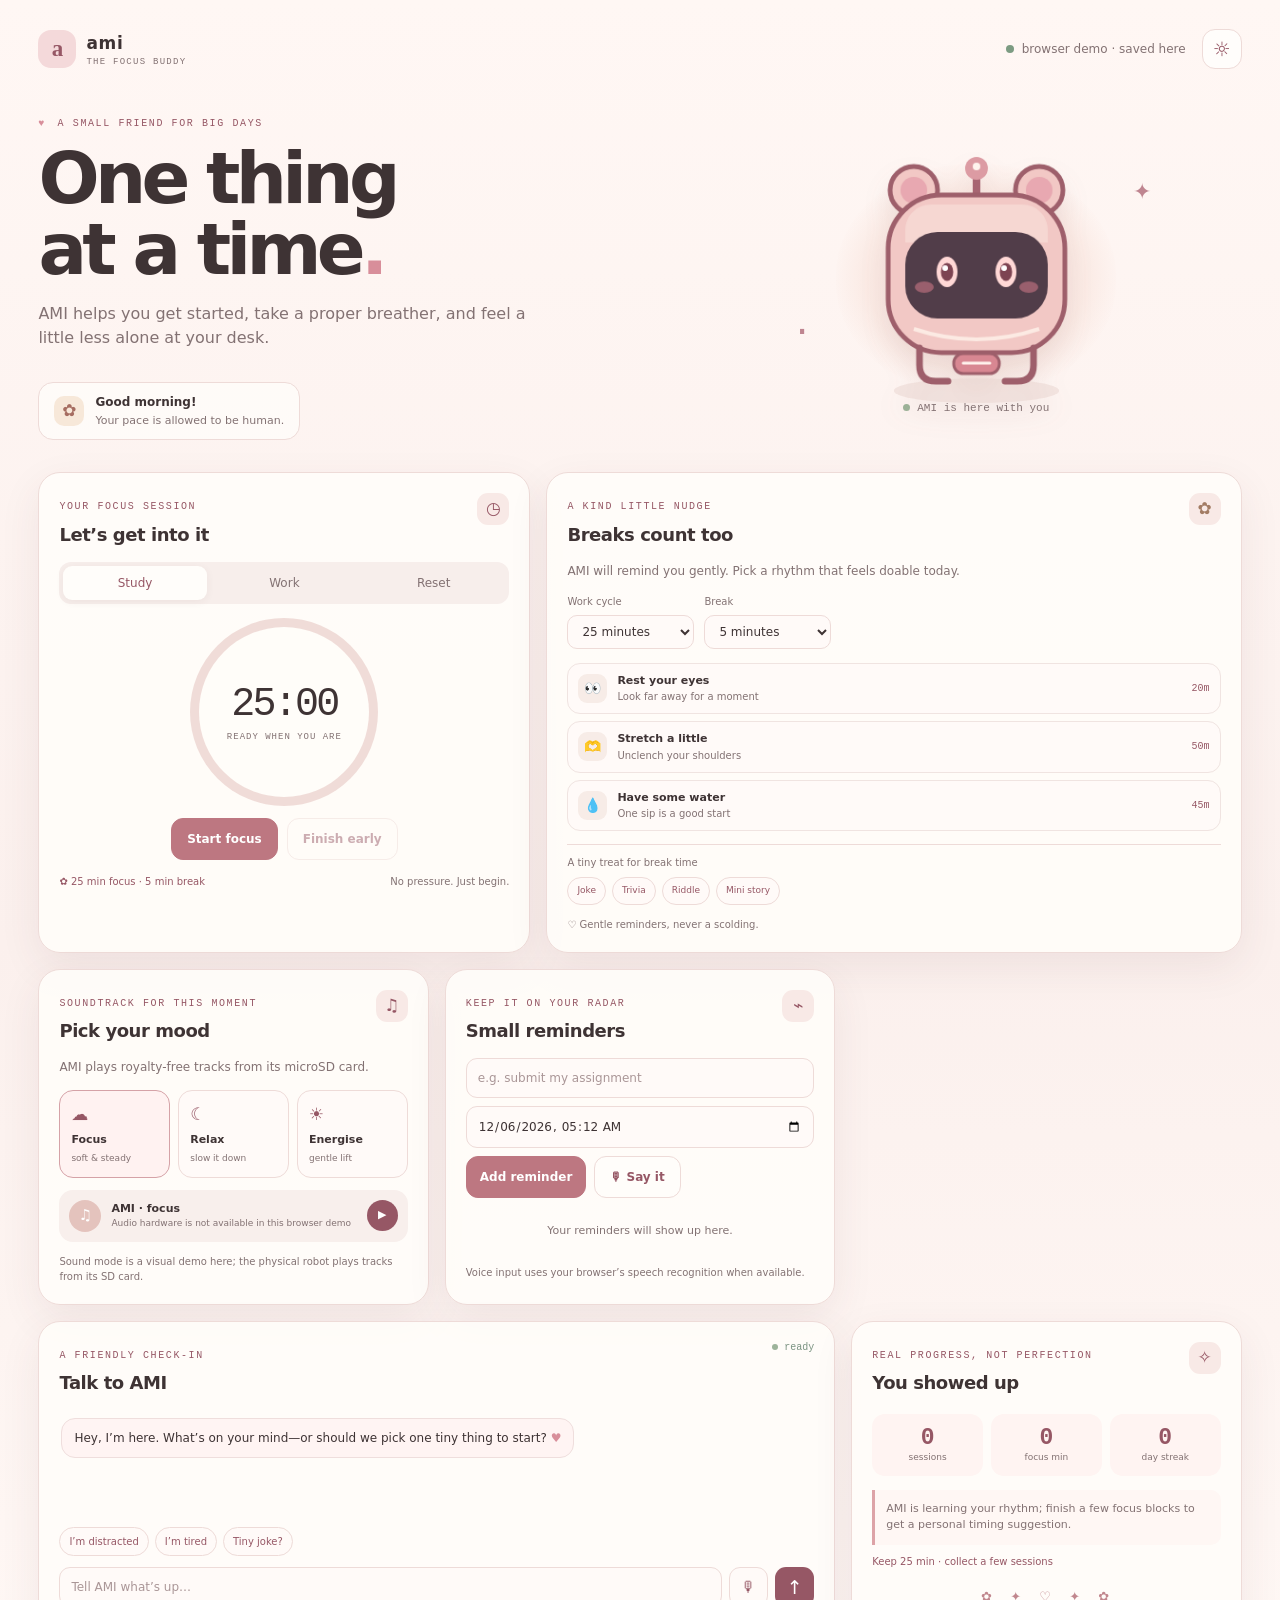
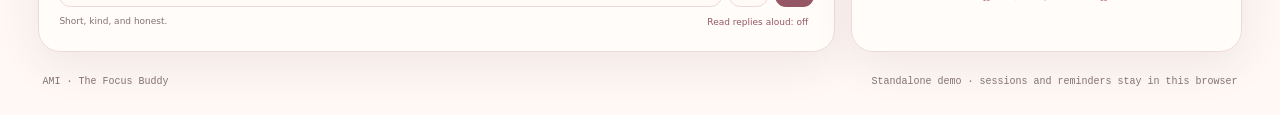
==== commit 8fba15ec: "feat: teddy bear ears and mouthless EVE-style visor screen" ====
--- a/index.html
+++ b/index.html
@@ -36,18 +36,35 @@
           <svg class="ami-svg" viewBox="0 0 300 300" role="img" aria-label="A little pink robot with friendly eyes">
             <ellipse id="ami-shadow" cx="150" cy="267" rx="87" ry="13" fill="#e9d5cf" opacity=".55"/>
             <g id="ami-bot-body">
+              <!-- Teddy Bear Ears -->
+              <g id="ami-bear-ears">
+                <g class="ami-ear-left" id="ami-ear-left">
+                  <circle cx="84" cy="56" r="25" fill="#f2c8c5" stroke="#9e5f6b" stroke-width="5"/>
+                  <circle cx="84" cy="56" r="14" fill="#e8a8b1"/>
+                </g>
+                <g class="ami-ear-right" id="ami-ear-right">
+                  <circle cx="216" cy="56" r="25" fill="#f2c8c5" stroke="#9e5f6b" stroke-width="5"/>
+                  <circle cx="216" cy="56" r="14" fill="#e8a8b1"/>
+                </g>
+              </g>
+
+              <!-- Antenna -->
               <g id="ami-antenna">
                 <path d="M150 38v24" stroke="#a76572" stroke-width="8" stroke-linecap="round"/>
                 <circle cx="150" cy="33" r="12" fill="#dc9ba3"/>
                 <circle cx="150" cy="31" r="4" fill="#fff4ee"/>
               </g>
+
+              <!-- Head Body -->
               <rect x="57" y="61" width="186" height="166" rx="56" fill="#f2c8c5" stroke="#9e5f6b" stroke-width="5"/>
               <path d="M75 98c0-15 12-27 27-27h96c15 0 27 12 27 27v13H75z" fill="#f7dad5" opacity=".85"/>
+              
+              <!-- EVE-style Visor Screen (No mouth, purely expressive eyes) -->
               <rect id="ami-screen" x="75" y="100" width="150" height="91" rx="34" fill="#513d49"/>
               
               <!-- Cute blush -->
-              <ellipse id="ami-blush-left" cx="95" cy="156" rx="9" ry="5" fill="#f18a99" opacity="0.45"/>
-              <ellipse id="ami-blush-right" cx="205" cy="156" rx="9" ry="5" fill="#f18a99" opacity="0.45"/>
+              <ellipse id="ami-blush-left" cx="95" cy="158" rx="10" ry="6" fill="#f18a99" opacity="0.45"/>
+              <ellipse id="ami-blush-right" cx="205" cy="158" rx="10" ry="6" fill="#f18a99" opacity="0.45"/>
 
               <!-- Normal tracking eyes -->
               <g id="ami-eyes-normal">
@@ -75,9 +92,6 @@
                 <path d="M169 142 Q181 150 193 142" fill="none" stroke="#ffd8d6" stroke-width="4" stroke-linecap="round"/>
               </g>
 
-              <path id="ami-mouth" class="mouth" d="M137 166q13 12 26 0" fill="none" stroke="#f0a9b2" stroke-width="4" stroke-linecap="round"/>
-              <circle cx="61" cy="142" r="13" fill="#e6aeb0" stroke="#9e5f6b" stroke-width="4"/>
-              <circle cx="239" cy="142" r="13" fill="#e6aeb0" stroke="#9e5f6b" stroke-width="4"/>
               <path d="M90 222v18q0 17 17 17h13" fill="none" stroke="#9e5f6b" stroke-width="7" stroke-linecap="round"/>
               <path d="M210 222v18q0 17-17 17h-13" fill="none" stroke="#9e5f6b" stroke-width="7" stroke-linecap="round"/>
               <rect x="126" y="228" width="48" height="21" rx="10" fill="#d88792" stroke="#9e5f6b" stroke-width="3"/>
--- a/styles.css
+++ b/styles.css
@@ -23,6 +23,36 @@
   transform-origin: 150px 62px;
   transition: transform 0.12s ease-out;
   will-change: transform;
+}
+#ami-ear-left {
+  transform-origin: 84px 62px;
+  transition: transform 0.12s ease-out;
+  will-change: transform;
+}
+#ami-ear-right {
+  transform-origin: 216px 62px;
+  transition: transform 0.12s ease-out;
+  will-change: transform;
+}
+.ear-wiggle-left {
+  animation: earWiggleL 0.6s ease-in-out !important;
+}
+.ear-wiggle-right {
+  animation: earWiggleR 0.6s ease-in-out !important;
+}
+@keyframes earWiggleL {
+  0% { transform: rotate(0deg); }
+  25% { transform: rotate(-14deg); }
+  50% { transform: rotate(10deg); }
+  75% { transform: rotate(-4deg); }
+  100% { transform: rotate(0deg); }
+}
+@keyframes earWiggleR {
+  0% { transform: rotate(0deg); }
+  25% { transform: rotate(14deg); }
+  50% { transform: rotate(-10deg); }
+  75% { transform: rotate(4deg); }
+  100% { transform: rotate(0deg); }
 }
 #ami-eye-left, #ami-eye-right {
   transform-origin: center;
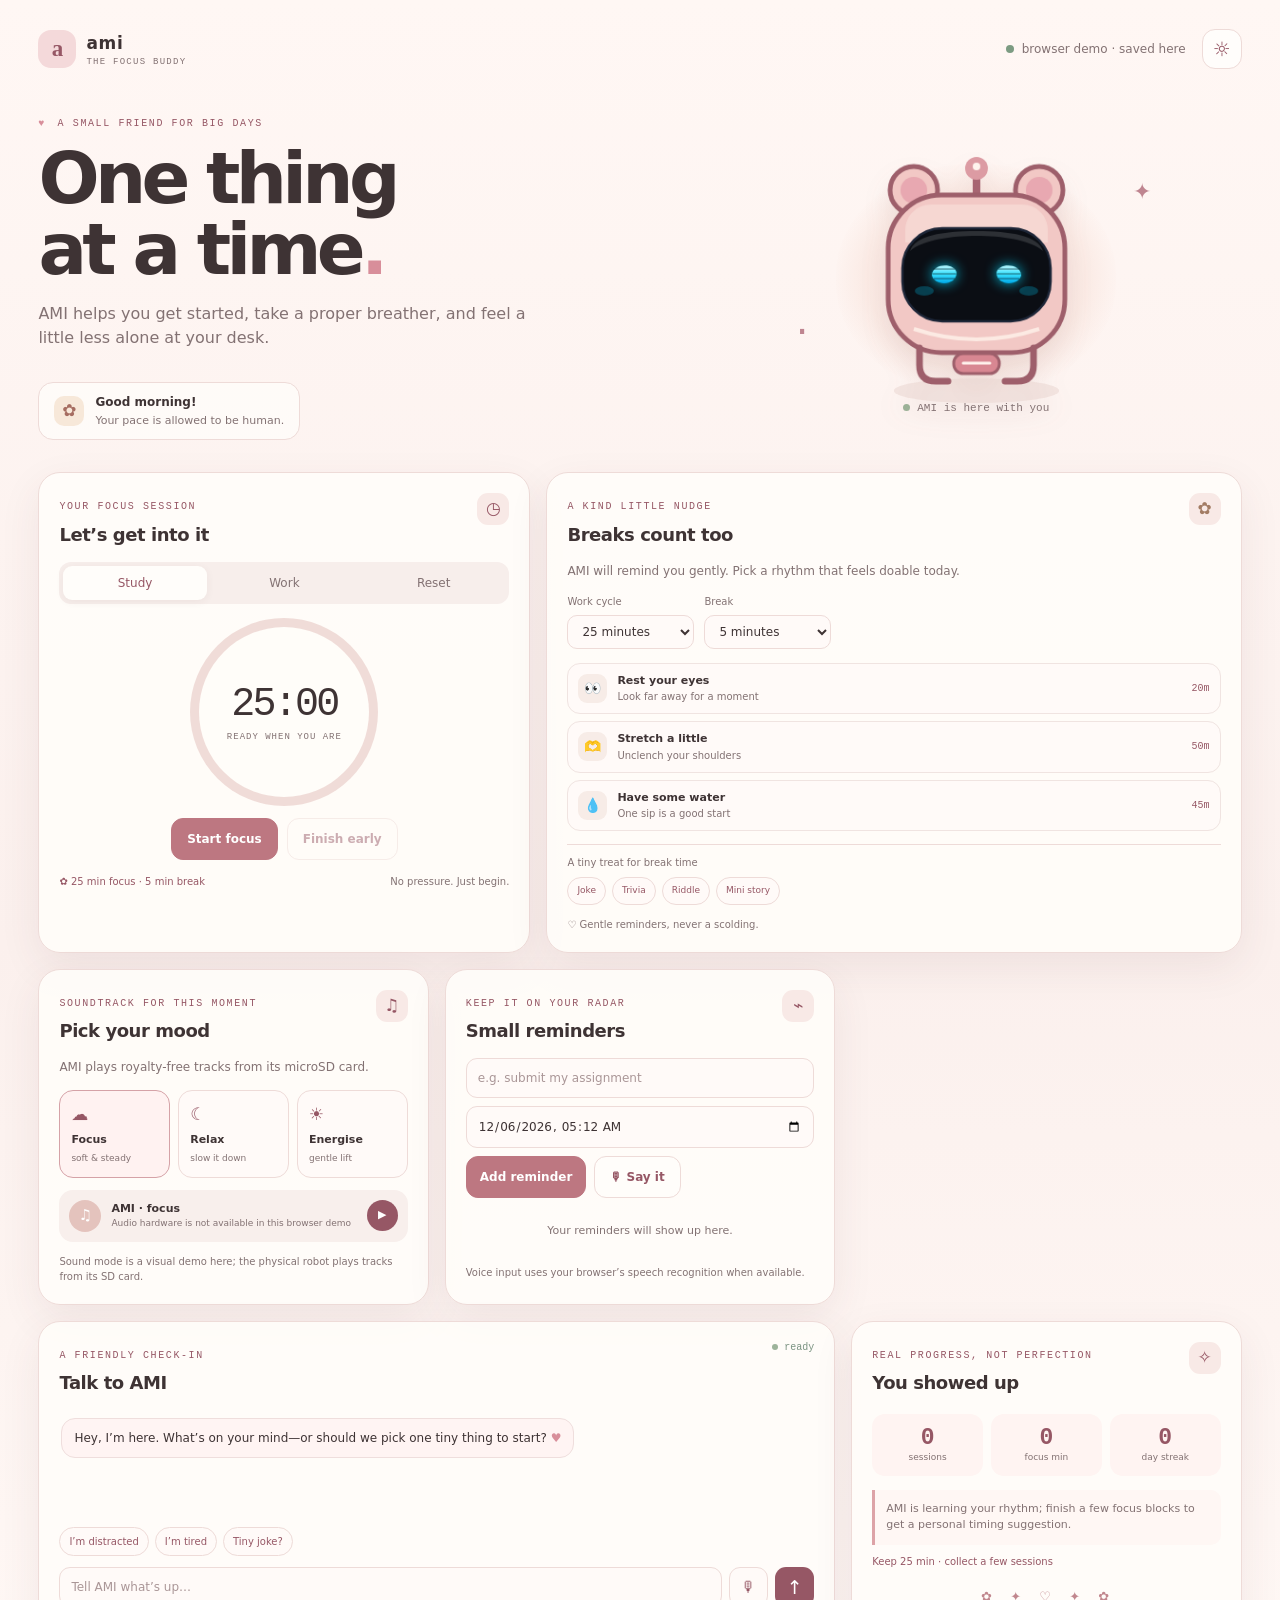
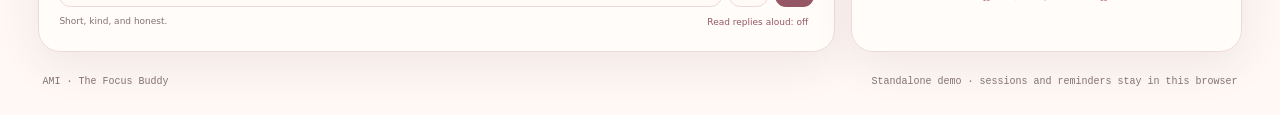
==== commit 44a5267c: "feat: authentic EVE from WALL-E face screen with glowing blue scanline digital eyes on black curved " ====
--- a/index.html
+++ b/index.html
@@ -33,7 +33,25 @@
           <div class="sun-halo"></div>
           <div class="sparkle sparkle-a">✦</div><div class="sparkle sparkle-b">·</div>
           <div id="ami-hearts" class="ami-hearts-container"></div>
-          <svg class="ami-svg" viewBox="0 0 300 300" role="img" aria-label="A little pink robot with friendly eyes">
+          <svg class="ami-svg" viewBox="0 0 300 300" role="img" aria-label="AMI — cute robot with EVE-style face and teddy bear ears">
+            <defs>
+              <!-- EVE Neon Cyan Eye Glow -->
+              <filter id="eve-glow" x="-40%" y="-40%" width="180%" height="180%">
+                <feGaussianBlur stdDeviation="3.2" result="blur1" />
+                <feGaussianBlur stdDeviation="6.5" result="blur2" />
+                <feMerge>
+                  <feMergeNode in="blur2" />
+                  <feMergeNode in="blur1" />
+                  <feMergeNode in="SourceGraphic" />
+                </feMerge>
+              </filter>
+              <!-- EVE Eye Gradient: luminous electric cyan with bright white-blue core -->
+              <linearGradient id="eve-eye-grad" x1="0" y1="0" x2="0" y2="1">
+                <stop offset="0%" stop-color="#bbf7ff" />
+                <stop offset="45%" stop-color="#3de4ff" />
+                <stop offset="100%" stop-color="#00a8e8" />
+              </linearGradient>
+            </defs>
             <ellipse id="ami-shadow" cx="150" cy="267" rx="87" ry="13" fill="#e9d5cf" opacity=".55"/>
             <g id="ami-bot-body">
               <!-- Teddy Bear Ears -->
@@ -59,37 +77,44 @@
               <rect x="57" y="61" width="186" height="166" rx="56" fill="#f2c8c5" stroke="#9e5f6b" stroke-width="5"/>
               <path d="M75 98c0-15 12-27 27-27h96c15 0 27 12 27 27v13H75z" fill="#f7dad5" opacity=".85"/>
               
-              <!-- EVE-style Visor Screen (No mouth, purely expressive eyes) -->
-              <rect id="ami-screen" x="75" y="100" width="150" height="91" rx="34" fill="#513d49"/>
+              <!-- EVE-style Visor: Deep obsidian black with curved top reflection -->
+              <rect id="ami-screen" x="72" y="96" width="156" height="98" rx="42" fill="#0b0e14" stroke="#1d2638" stroke-width="2.5"/>
+              <path d="M80 120 C85 104, 114 99, 150 99 C186 99, 215 104, 220 120 C206 108, 176 104, 150 104 C124 104, 94 108, 80 120 Z" fill="#ffffff" opacity="0.14"/>
               
-              <!-- Cute blush -->
-              <ellipse id="ami-blush-left" cx="95" cy="158" rx="10" ry="6" fill="#f18a99" opacity="0.45"/>
-              <ellipse id="ami-blush-right" cx="205" cy="158" rx="10" ry="6" fill="#f18a99" opacity="0.45"/>
-
-              <!-- Normal tracking eyes -->
+              <!-- Soft cyber blush -->
+              <ellipse id="ami-blush-left" cx="95" cy="162" rx="10" ry="5" fill="#00d4ff" opacity="0.25"/>
+              <ellipse id="ami-blush-right" cx="205" cy="162" rx="10" ry="5" fill="#00d4ff" opacity="0.25"/>
+
+              <!-- EVE Glowing Blue Eyes (Normal / Tracking) -->
               <g id="ami-eyes-normal">
-                <g id="ami-eye-left">
-                  <ellipse class="eye eye-left" cx="119" cy="142" rx="11" ry="16" fill="#ffd8d6"/>
-                  <ellipse id="ami-pupil-left" cx="119" cy="142" rx="6.5" ry="9.5" fill="#7d4452"/>
-                  <circle id="ami-shine-left" cx="117" cy="138" r="3" fill="#ffffff"/>
-                </g>
-                <g id="ami-eye-right">
-                  <ellipse class="eye eye-right" cx="181" cy="142" rx="11" ry="16" fill="#ffd8d6"/>
-                  <ellipse id="ami-pupil-right" cx="181" cy="142" rx="6.5" ry="9.5" fill="#7d4452"/>
-                  <circle id="ami-shine-right" cx="179" cy="138" r="3" fill="#ffffff"/>
-                </g>
-              </g>
-
-              <!-- Happy smiling curved eyes (^ ^) -->
+                <!-- Left Eye Group -->
+                <g id="ami-eye-left" style="transform-origin: 116px 144px;">
+                  <path class="eve-eye-shape" d="M 103 145 C 104 133, 127 132, 129 143 C 129 150, 122 154, 116 154 C 110 154, 103 150, 103 145 Z" fill="url(#eve-eye-grad)" filter="url(#eve-glow)"/>
+                  <!-- Scanlines -->
+                  <line x1="104.5" y1="139" x2="127.5" y2="139" stroke="#0b0e14" stroke-width="1.2" opacity="0.5"/>
+                  <line x1="103.5" y1="144" x2="128.5" y2="144" stroke="#0b0e14" stroke-width="1.2" opacity="0.5"/>
+                  <line x1="105" y1="149" x2="127" y2="149" stroke="#0b0e14" stroke-width="1.2" opacity="0.5"/>
+                </g>
+                <!-- Right Eye Group -->
+                <g id="ami-eye-right" style="transform-origin: 184px 144px;">
+                  <path class="eve-eye-shape" d="M 197 145 C 196 133, 173 132, 171 143 C 171 150, 178 154, 184 154 C 190 154, 197 150, 197 145 Z" fill="url(#eve-eye-grad)" filter="url(#eve-glow)"/>
+                  <!-- Scanlines -->
+                  <line x1="172.5" y1="139" x2="195.5" y2="139" stroke="#0b0e14" stroke-width="1.2" opacity="0.5"/>
+                  <line x1="171.5" y1="144" x2="196.5" y2="144" stroke="#0b0e14" stroke-width="1.2" opacity="0.5"/>
+                  <line x1="173" y1="149" x2="195" y2="149" stroke="#0b0e14" stroke-width="1.2" opacity="0.5"/>
+                </g>
+              </g>
+
+              <!-- Happy smiling curved eyes (^ ^) - EVE style glowing cyan crescent arches -->
               <g id="ami-eyes-happy" style="display: none;">
-                <path d="M107 146 Q119 130 131 146" fill="none" stroke="#ffd8d6" stroke-width="4.5" stroke-linecap="round"/>
-                <path d="M169 146 Q181 130 193 146" fill="none" stroke="#ffd8d6" stroke-width="4.5" stroke-linecap="round"/>
-              </g>
-
-              <!-- Relaxed / sleeping eyes (~ ~) -->
+                <path d="M 103 148 C 107 132, 125 132, 129 148" fill="none" stroke="url(#eve-eye-grad)" stroke-width="5" stroke-linecap="round" filter="url(#eve-glow)"/>
+                <path d="M 171 148 C 175 132, 193 132, 197 148" fill="none" stroke="url(#eve-eye-grad)" stroke-width="5" stroke-linecap="round" filter="url(#eve-glow)"/>
+              </g>
+
+              <!-- Relaxed / sleeping eyes (~ ~) - EVE resting mode -->
               <g id="ami-eyes-sleep" style="display: none;">
-                <path d="M107 142 Q119 150 131 142" fill="none" stroke="#ffd8d6" stroke-width="4" stroke-linecap="round"/>
-                <path d="M169 142 Q181 150 193 142" fill="none" stroke="#ffd8d6" stroke-width="4" stroke-linecap="round"/>
+                <path d="M 104 144 C 110 150, 122 150, 128 144" fill="none" stroke="url(#eve-eye-grad)" stroke-width="4.5" stroke-linecap="round" filter="url(#eve-glow)"/>
+                <path d="M 172 144 C 178 150, 190 150, 196 144" fill="none" stroke="url(#eve-eye-grad)" stroke-width="4.5" stroke-linecap="round" filter="url(#eve-glow)"/>
               </g>
 
               <path d="M90 222v18q0 17 17 17h13" fill="none" stroke="#9e5f6b" stroke-width="7" stroke-linecap="round"/>
--- a/styles.css
+++ b/styles.css
@@ -55,18 +55,17 @@
   100% { transform: rotate(0deg); }
 }
 #ami-eye-left, #ami-eye-right {
-  transform-origin: center;
-  transition: transform 0.12s ease-in-out;
+  transition: transform 0.08s ease-out;
   will-change: transform;
 }
 #ami-eye-left {
-  transform-origin: 119px 142px;
+  transform-origin: 116px 144px;
 }
 #ami-eye-right {
-  transform-origin: 181px 142px;
+  transform-origin: 184px 144px;
 }
-#ami-pupil-left, #ami-pupil-right, #ami-shine-left, #ami-shine-right {
-  transition: cx 0.06s ease-out, cy 0.06s ease-out;
+.eve-eye-shape {
+  filter: drop-shadow(0 0 7px rgba(0, 220, 255, 0.85));
 }
 #ami-blush-left, #ami-blush-right {
   transition: opacity 0.3s ease;
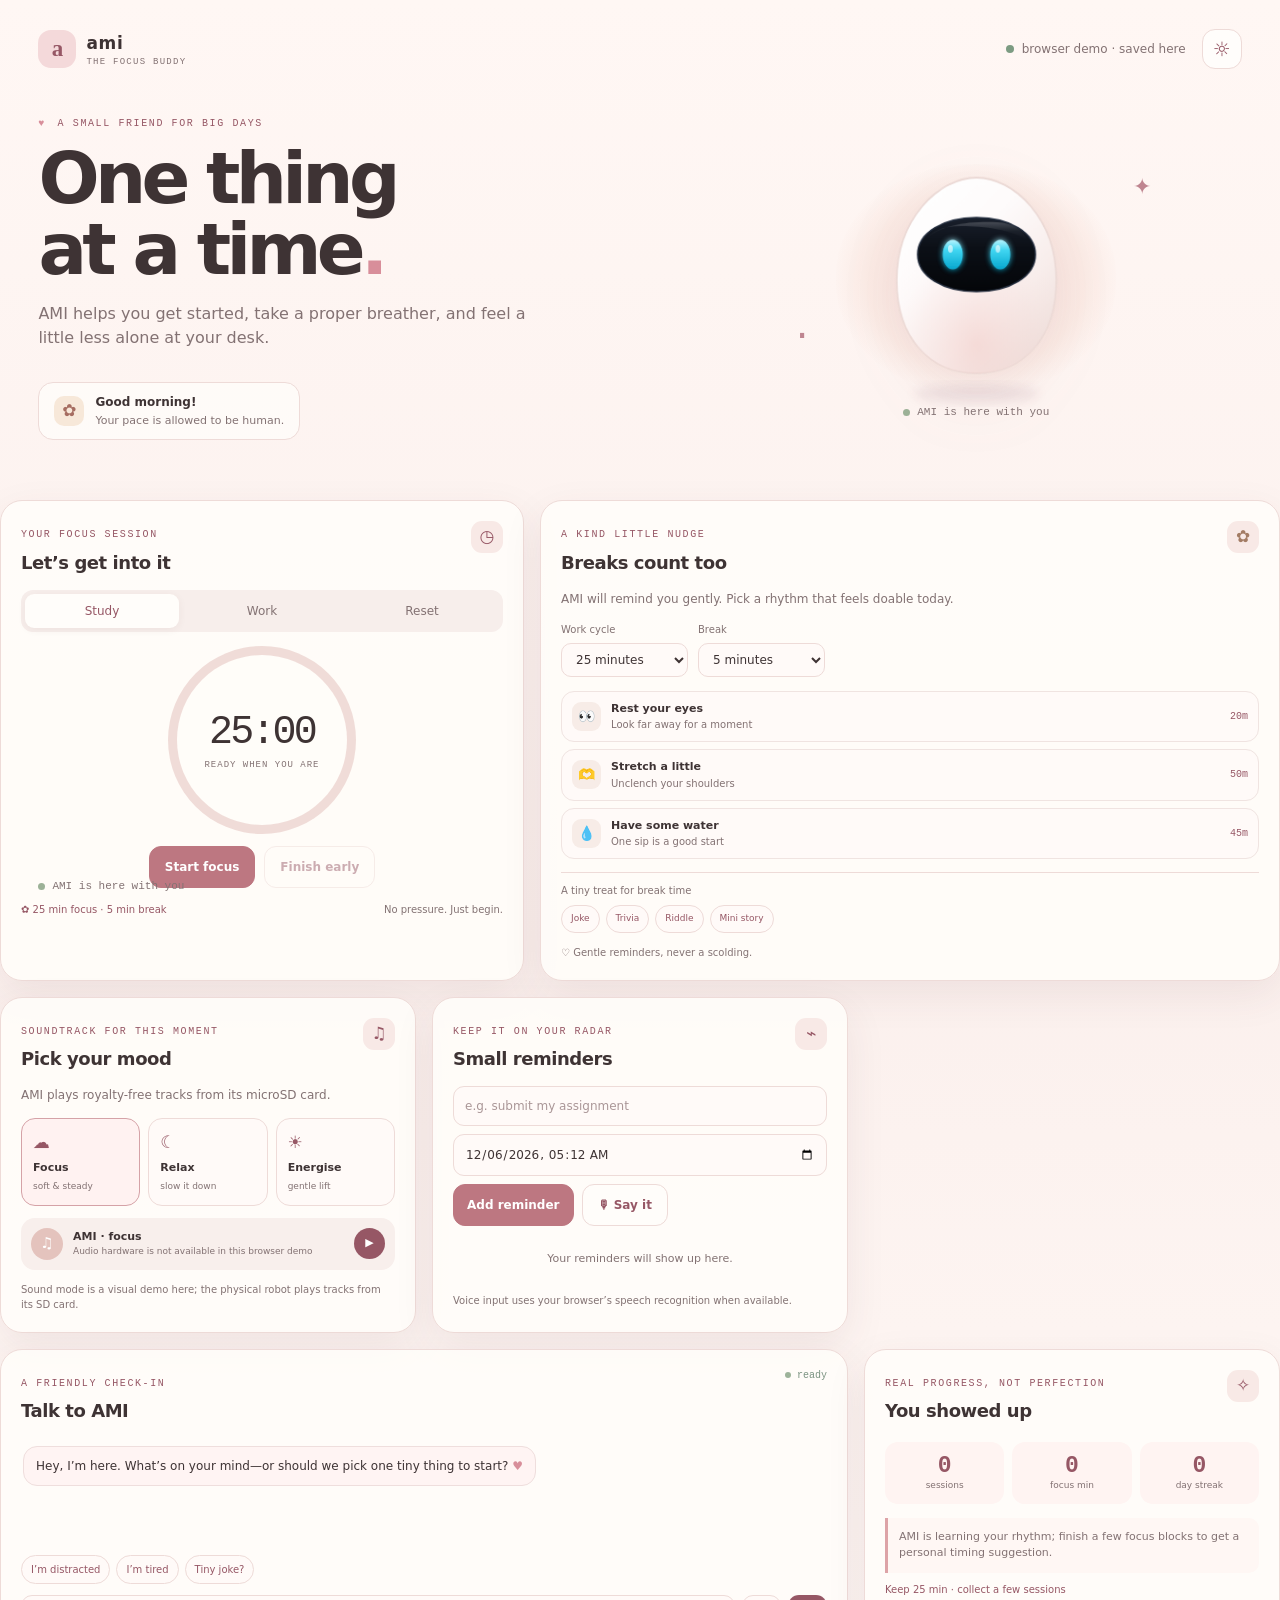
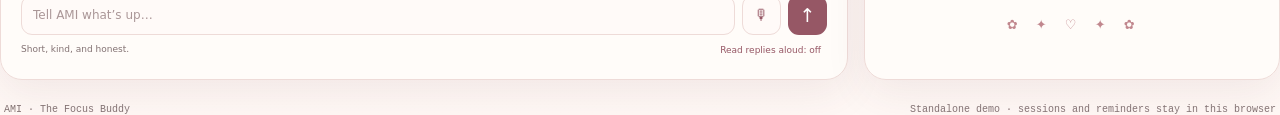
==== commit e9620c11: "feat: redesign AMI as floating pearl-white capsule with dark glass visor and large oval cyan eyes" ====
--- a/index.html
+++ b/index.html
@@ -29,100 +29,107 @@
           <p class="intro">AMI helps you get started, take a proper breather, and feel a little less alone at your desk.</p>
           <div class="today-chip"><span class="chip-sun">✿</span><span><b id="greeting">Good day!</b><small>Your pace is allowed to be human.</small></span></div>
         </div>
-        <div class="mascot-stage" id="ami-stage" aria-label="AMI desk companion illustration" title="Tap to pet AMI ♥">
+        <div class="mascot-stage" id="ami-stage" aria-label="AMI the floating focus buddy" title="Tap AMI to say hello ♥">
           <div class="sun-halo"></div>
           <div class="sparkle sparkle-a">✦</div><div class="sparkle sparkle-b">·</div>
           <div id="ami-hearts" class="ami-hearts-container"></div>
-          <svg class="ami-svg" viewBox="0 0 300 300" role="img" aria-label="AMI — cute robot with EVE-style face and teddy bear ears">
+          <svg class="ami-svg" viewBox="0 0 300 310" role="img" aria-label="AMI — a friendly, floating egg-shaped robot with a dark glass visor and large oval cyan eyes">
             <defs>
-              <!-- EVE Neon Cyan Eye Glow -->
-              <filter id="eve-glow" x="-40%" y="-40%" width="180%" height="180%">
-                <feGaussianBlur stdDeviation="3.2" result="blur1" />
-                <feGaussianBlur stdDeviation="6.5" result="blur2" />
+              <!-- Pearl-white shell with soft blush-pink reflections -->
+              <linearGradient id="pearl-shell" x1="0.15" y1="0.05" x2="0.85" y2="0.95">
+                <stop offset="0%" stop-color="#ffffff" />
+                <stop offset="35%" stop-color="#fefbfb" />
+                <stop offset="70%" stop-color="#f8edeb" />
+                <stop offset="100%" stop-color="#eddcd8" />
+              </linearGradient>
+
+              <!-- Soft ambient blush-pink reflection on lower curves -->
+              <radialGradient id="blush-reflection" cx="0.5" cy="0.85" r="0.65">
+                <stop offset="0%" stop-color="#f4ceca" stop-opacity="0.55" />
+                <stop offset="55%" stop-color="#f8dedb" stop-opacity="0.22" />
+                <stop offset="100%" stop-color="#ffffff" stop-opacity="0" />
+              </radialGradient>
+
+              <!-- Specular gloss along upper crown -->
+              <linearGradient id="crown-gloss" x1="0.1" y1="0" x2="0.5" y2="0.8">
+                <stop offset="0%" stop-color="#ffffff" stop-opacity="0.8" />
+                <stop offset="60%" stop-color="#ffffff" stop-opacity="0.15" />
+                <stop offset="100%" stop-color="#ffffff" stop-opacity="0" />
+              </linearGradient>
+
+              <!-- Dark smoothly rounded glass visor -->
+              <linearGradient id="visor-glass" x1="0" y1="0" x2="0" y2="1">
+                <stop offset="0%" stop-color="#19202c" />
+                <stop offset="40%" stop-color="#0c1017" />
+                <stop offset="100%" stop-color="#040609" />
+              </linearGradient>
+
+              <!-- Curved glass top reflection -->
+              <linearGradient id="visor-reflection" x1="0" y1="0" x2="0" y2="1">
+                <stop offset="0%" stop-color="#ffffff" stop-opacity="0.2" />
+                <stop offset="50%" stop-color="#ffffff" stop-opacity="0.04" />
+                <stop offset="100%" stop-color="#ffffff" stop-opacity="0" />
+              </linearGradient>
+
+              <!-- Tasteful, soft cyan-blue eye gradient -->
+              <linearGradient id="eve-eye-cyan" x1="0" y1="0" x2="0" y2="1">
+                <stop offset="0%" stop-color="#b8f5ff" />
+                <stop offset="35%" stop-color="#41d6f2" />
+                <stop offset="100%" stop-color="#07a8cf" />
+              </linearGradient>
+
+              <!-- Tasteful soft eye glow (gentle, not harsh neon) -->
+              <filter id="soft-eye-glow" x="-35%" y="-35%" width="170%" height="170%">
+                <feGaussianBlur stdDeviation="3.2" result="blur" />
                 <feMerge>
-                  <feMergeNode in="blur2" />
-                  <feMergeNode in="blur1" />
+                  <feMergeNode in="blur" />
                   <feMergeNode in="SourceGraphic" />
                 </feMerge>
               </filter>
-              <!-- EVE Eye Gradient: luminous electric cyan with bright white-blue core -->
-              <linearGradient id="eve-eye-grad" x1="0" y1="0" x2="0" y2="1">
-                <stop offset="0%" stop-color="#bbf7ff" />
-                <stop offset="45%" stop-color="#3de4ff" />
-                <stop offset="100%" stop-color="#00a8e8" />
-              </linearGradient>
+
+              <!-- Ambient shadow filter -->
+              <filter id="shadow-soft" x="-25%" y="-25%" width="150%" height="150%">
+                <feGaussianBlur stdDeviation="5.5" />
+              </filter>
             </defs>
-            <ellipse id="ami-shadow" cx="150" cy="267" rx="87" ry="13" fill="#e9d5cf" opacity=".55"/>
+
+            <!-- Floating soft shadow underneath -->
+            <ellipse id="ami-shadow" cx="150" cy="275" rx="65" ry="9" fill="#d2b8be" opacity="0.38" filter="url(#shadow-soft)"/>
+
+            <!-- Floating Robot Capsule Body (One continuous glossy white shell) -->
             <g id="ami-bot-body">
-              <!-- Teddy Bear Ears -->
-              <g id="ami-bear-ears">
-                <g class="ami-ear-left" id="ami-ear-left">
-                  <circle cx="84" cy="56" r="25" fill="#f2c8c5" stroke="#9e5f6b" stroke-width="5"/>
-                  <circle cx="84" cy="56" r="14" fill="#e8a8b1"/>
+              <!-- Smooth compact floating capsule/egg shape (tapered at top, rounded underneath) -->
+              <path class="ami-shell" d="M 150 48 C 190 48, 234 92, 234 156 C 234 218, 198 254, 150 254 C 102 254, 66 218, 66 156 C 66 92, 110 48, 150 48 Z" fill="url(#pearl-shell)" stroke="#ebd9d5" stroke-width="1.8"/>
+
+              <!-- Subtle blush-pink ambient reflection -->
+              <path d="M 150 48 C 190 48, 234 92, 234 156 C 234 218, 198 254, 150 254 C 102 254, 66 218, 66 156 C 66 92, 110 48, 150 48 Z" fill="url(#blush-reflection)"/>
+
+              <!-- Glossy specular reflection on upper-left crown -->
+              <path d="M 102 65 C 122 52, 150 51, 172 56 C 152 54, 122 56, 102 65 Z" fill="url(#crown-gloss)"/>
+
+              <!-- Dark, smoothly rounded glass visor -->
+              <path id="ami-screen" d="M 150 90 C 185 90, 212 106, 212 129 C 212 152, 185 168, 150 168 C 115 168, 88 152, 88 129 C 88 106, 115 90, 150 90 Z" fill="url(#visor-glass)" stroke="#222c3d" stroke-width="1.5"/>
+
+              <!-- Visor top glass reflection curve -->
+              <path d="M 96 114 C 112 97, 142 94, 172 95 C 188 96, 198 102, 204 114 C 188 103, 158 99, 134 99 C 114 99, 102 105, 96 114 Z" fill="url(#visor-reflection)"/>
+
+              <!-- Two large, vertically oval cyan-blue eyes (eyes are the whole expression) -->
+              <g id="ami-eyes-container">
+                <!-- Left Eye -->
+                <g id="ami-eye-left" style="transform-origin: 125px 129px;">
+                  <ellipse class="ami-eve-eye" cx="125" cy="129" rx="10.5" ry="15.5" fill="url(#eve-eye-cyan)" filter="url(#soft-eye-glow)"/>
+                  <ellipse cx="122.5" cy="123" rx="2.5" ry="4" fill="#ffffff" opacity="0.6"/>
                 </g>
-                <g class="ami-ear-right" id="ami-ear-right">
-                  <circle cx="216" cy="56" r="25" fill="#f2c8c5" stroke="#9e5f6b" stroke-width="5"/>
-                  <circle cx="216" cy="56" r="14" fill="#e8a8b1"/>
+                <!-- Right Eye -->
+                <g id="ami-eye-right" style="transform-origin: 175px 129px;">
+                  <ellipse class="ami-eve-eye" cx="175" cy="129" rx="10.5" ry="15.5" fill="url(#eve-eye-cyan)" filter="url(#soft-eye-glow)"/>
+                  <ellipse cx="172.5" cy="123" rx="2.5" ry="4" fill="#ffffff" opacity="0.6"/>
                 </g>
               </g>
-
-              <!-- Antenna -->
-              <g id="ami-antenna">
-                <path d="M150 38v24" stroke="#a76572" stroke-width="8" stroke-linecap="round"/>
-                <circle cx="150" cy="33" r="12" fill="#dc9ba3"/>
-                <circle cx="150" cy="31" r="4" fill="#fff4ee"/>
-              </g>
-
-              <!-- Head Body -->
-              <rect x="57" y="61" width="186" height="166" rx="56" fill="#f2c8c5" stroke="#9e5f6b" stroke-width="5"/>
-              <path d="M75 98c0-15 12-27 27-27h96c15 0 27 12 27 27v13H75z" fill="#f7dad5" opacity=".85"/>
-              
-              <!-- EVE-style Visor: Deep obsidian black with curved top reflection -->
-              <rect id="ami-screen" x="72" y="96" width="156" height="98" rx="42" fill="#0b0e14" stroke="#1d2638" stroke-width="2.5"/>
-              <path d="M80 120 C85 104, 114 99, 150 99 C186 99, 215 104, 220 120 C206 108, 176 104, 150 104 C124 104, 94 108, 80 120 Z" fill="#ffffff" opacity="0.14"/>
-              
-              <!-- Soft cyber blush -->
-              <ellipse id="ami-blush-left" cx="95" cy="162" rx="10" ry="5" fill="#00d4ff" opacity="0.25"/>
-              <ellipse id="ami-blush-right" cx="205" cy="162" rx="10" ry="5" fill="#00d4ff" opacity="0.25"/>
-
-              <!-- EVE Glowing Blue Eyes (Normal / Tracking) -->
-              <g id="ami-eyes-normal">
-                <!-- Left Eye Group -->
-                <g id="ami-eye-left" style="transform-origin: 116px 144px;">
-                  <path class="eve-eye-shape" d="M 103 145 C 104 133, 127 132, 129 143 C 129 150, 122 154, 116 154 C 110 154, 103 150, 103 145 Z" fill="url(#eve-eye-grad)" filter="url(#eve-glow)"/>
-                  <!-- Scanlines -->
-                  <line x1="104.5" y1="139" x2="127.5" y2="139" stroke="#0b0e14" stroke-width="1.2" opacity="0.5"/>
-                  <line x1="103.5" y1="144" x2="128.5" y2="144" stroke="#0b0e14" stroke-width="1.2" opacity="0.5"/>
-                  <line x1="105" y1="149" x2="127" y2="149" stroke="#0b0e14" stroke-width="1.2" opacity="0.5"/>
-                </g>
-                <!-- Right Eye Group -->
-                <g id="ami-eye-right" style="transform-origin: 184px 144px;">
-                  <path class="eve-eye-shape" d="M 197 145 C 196 133, 173 132, 171 143 C 171 150, 178 154, 184 154 C 190 154, 197 150, 197 145 Z" fill="url(#eve-eye-grad)" filter="url(#eve-glow)"/>
-                  <!-- Scanlines -->
-                  <line x1="172.5" y1="139" x2="195.5" y2="139" stroke="#0b0e14" stroke-width="1.2" opacity="0.5"/>
-                  <line x1="171.5" y1="144" x2="196.5" y2="144" stroke="#0b0e14" stroke-width="1.2" opacity="0.5"/>
-                  <line x1="173" y1="149" x2="195" y2="149" stroke="#0b0e14" stroke-width="1.2" opacity="0.5"/>
-                </g>
-              </g>
-
-              <!-- Happy smiling curved eyes (^ ^) - EVE style glowing cyan crescent arches -->
-              <g id="ami-eyes-happy" style="display: none;">
-                <path d="M 103 148 C 107 132, 125 132, 129 148" fill="none" stroke="url(#eve-eye-grad)" stroke-width="5" stroke-linecap="round" filter="url(#eve-glow)"/>
-                <path d="M 171 148 C 175 132, 193 132, 197 148" fill="none" stroke="url(#eve-eye-grad)" stroke-width="5" stroke-linecap="round" filter="url(#eve-glow)"/>
-              </g>
-
-              <!-- Relaxed / sleeping eyes (~ ~) - EVE resting mode -->
-              <g id="ami-eyes-sleep" style="display: none;">
-                <path d="M 104 144 C 110 150, 122 150, 128 144" fill="none" stroke="url(#eve-eye-grad)" stroke-width="4.5" stroke-linecap="round" filter="url(#eve-glow)"/>
-                <path d="M 172 144 C 178 150, 190 150, 196 144" fill="none" stroke="url(#eve-eye-grad)" stroke-width="4.5" stroke-linecap="round" filter="url(#eve-glow)"/>
-              </g>
-
-              <path d="M90 222v18q0 17 17 17h13" fill="none" stroke="#9e5f6b" stroke-width="7" stroke-linecap="round"/>
-              <path d="M210 222v18q0 17-17 17h-13" fill="none" stroke="#9e5f6b" stroke-width="7" stroke-linecap="round"/>
-              <rect x="126" y="228" width="48" height="21" rx="10" fill="#d88792" stroke="#9e5f6b" stroke-width="3"/>
-              <path d="M136 238h28" stroke="#fff2ed" stroke-width="3" stroke-linecap="round"/>
-              <path d="M84 202q66 22 132 0" fill="none" stroke="#fff3ec" stroke-width="4" opacity=".8"/>
             </g>
+          </svg>
+          <div class="mascot-caption"><span class="online-pip"></span> <span id="ami-caption-text">AMI is here with you</span></div>
+        </div>
           </svg>
           <div class="mascot-caption"><span class="online-pip"></span> <span id="ami-caption-text">AMI is here with you</span></div>
         </div>
--- a/styles.css
+++ b/styles.css
@@ -3,7 +3,7 @@
 .dashboard-grid{display:grid;grid-template-columns:repeat(12,minmax(0,1fr));gap:16px;align-items:stretch}.card{grid-column:span 4;min-width:0;border:1px solid var(--line);border-radius:var(--radius);background:rgba(255,253,250,.91);box-shadow:var(--shadow);padding:20px;transition:transform .2s,box-shadow .2s}.card:hover{transform:translateY(-2px);box-shadow:0 18px 42px rgba(92,57,60,.11)}.focus-card{grid-column:span 5}.break-card{grid-column:span 7}.music-card,.reminder-card,.progress-card{grid-column:span 4}.chat-card{grid-column:span 8}.card-head{display:flex;align-items:flex-start;justify-content:space-between;gap:12px;margin-bottom:14px}.card-head h2{margin:5px 0 0;font-size:18px;letter-spacing:-.025em}.tiny-icon{width:32px;height:32px;display:grid;place-items:center;border-radius:11px;background:#f8e9e6;color:var(--rose-deep);font-size:17px}.tiny-icon.flower{color:#a37c64}.card-copy{margin:0 0 14px;color:var(--muted);font-size:12px}.mode-tabs{display:flex;gap:6px;padding:4px;border-radius:12px;background:#f7eeeb}.mode-tab{flex:1;padding:8px 6px;border:0;border-radius:9px;background:transparent;color:var(--muted);font-size:12px;cursor:pointer}.mode-tab.active{background:#fffdfa;color:var(--rose-deep);box-shadow:0 2px 9px rgba(85,55,57,.06)}.timer-wrap{display:grid;place-items:center;padding:14px 0 12px}.timer-ring{width:188px;height:188px;display:grid;place-items:center;border-radius:50%;background:conic-gradient(var(--rose) 0%,#f0dcd8 0% 100%);position:relative;transition:background .25s}.timer-ring:before{content:"";position:absolute;inset:9px;border-radius:50%;background:var(--cream)}.timer-inner{z-index:1;text-align:center}.timer-inner span{display:block;font:500 40px var(--mono);letter-spacing:-.07em}.timer-inner small{display:block;margin-top:5px;color:var(--muted);font:9px var(--mono);letter-spacing:.11em}.focus-actions{display:flex;gap:9px;justify-content:center}.break-start-wrap{text-align:center}.break-start{margin-top:9px}.primary-btn,.quiet-btn,.voice-btn{border-radius:12px;padding:11px 15px;font-size:12px;font-weight:650;cursor:pointer;transition:transform .15s,background .15s}.primary-btn{border:1px solid #bd7781;background:#bd7781;color:white}.primary-btn:hover{background:#a86674;transform:translateY(-1px)}.quiet-btn,.voice-btn{border:1px solid var(--line);background:#fffdfa;color:var(--rose-deep)}.quiet-btn:hover,.voice-btn:hover{background:#fbefec}.primary-btn.small{padding:9px 13px}.focus-foot{display:flex;justify-content:space-between;gap:8px;margin-top:14px;color:var(--muted);font-size:10px}.focus-foot span:first-child{color:var(--rose-deep)}.cycle-selects{display:flex;gap:10px;margin:12px 0 14px}.cycle-selects label,.dialog-body label{display:grid;gap:6px;color:var(--muted);font-size:10px}.cycle-selects select,.dialog-body select{min-width:125px;padding:8px 27px 8px 10px;border:1px solid var(--line);border-radius:10px;background:#fffaf8;color:var(--ink);font-size:12px}.nudge-list{display:grid;gap:7px}.nudge-list>div{display:flex;align-items:center;gap:10px;padding:9px 10px;border:1px solid #f0e4e1;border-radius:13px;background:#fffaf8}.nudge-emoji{width:29px;height:29px;display:grid;place-items:center;border-radius:9px;background:#f7ece7;font-size:14px}.nudge-list b,.nudge-list small{display:block}.nudge-list b{font-size:11px}.nudge-list small{color:var(--muted);font-size:10px}.nudge-time{margin-left:auto;color:var(--rose-deep);font:10px var(--mono)}.local-note{margin-top:12px;color:var(--muted);font-size:10px}.break-treat{margin-top:13px;padding-top:10px;border-top:1px solid var(--line)}.break-treat>span{display:block;margin-bottom:7px;color:var(--muted);font-size:10px}.break-treat>div{display:flex;flex-wrap:wrap;gap:6px}.break-treat button{padding:6px 9px;border:1px solid var(--line);border-radius:99px;background:#fffaf8;color:var(--rose-deep);font-size:9px;cursor:pointer}.break-treat button:hover{background:#f8e8e7}.music-modes{display:grid;grid-template-columns:repeat(3,1fr);gap:8px}.music-mode{display:grid;gap:4px;justify-items:start;padding:11px;border:1px solid var(--line);border-radius:14px;background:#fffaf8;text-align:left;cursor:pointer}.music-mode.active{border-color:#d5a2a7;background:#fff2f1}.music-mode>span{font-size:17px;color:var(--rose-deep)}.music-mode b{font-size:11px}.music-mode small{color:var(--muted);font-size:9px}.music-now{display:flex;align-items:center;gap:10px;margin-top:12px;padding:10px;border-radius:14px;background:#f8efec}.album-dot{width:32px;height:32px;display:grid;place-items:center;border-radius:50%;background:#e4c3bd;color:#fff;font-size:15px}.music-now>div:nth-child(2){min-width:0;flex:1}.music-now b,.music-now small{display:block;overflow:hidden;text-overflow:ellipsis;white-space:nowrap}.music-now b{font-size:11px}.music-now small{color:var(--muted);font-size:9px}.play-btn{width:31px;height:31px;border:0;border-radius:50%;background:var(--rose-deep);color:white;cursor:pointer;font-size:11px}.reminder-form{display:grid;gap:8px}.reminder-form input,.chat-form input{width:100%;padding:10px 11px;border:1px solid var(--line);border-radius:11px;background:#fffaf8;color:var(--ink);font-size:12px}.reminder-form input::placeholder,.chat-form input::placeholder{color:#aa9697}.reminder-actions{display:flex;gap:8px}.reminder-list{display:grid;gap:7px;max-height:180px;overflow:auto;margin-top:12px}.reminder-item{display:flex;align-items:center;gap:8px;padding:9px 10px;border:1px solid #f0e4e1;border-radius:11px;background:#fffaf8}.reminder-item>span{min-width:0;flex:1}.reminder-item b,.reminder-item small{display:block;overflow:hidden;text-overflow:ellipsis;white-space:nowrap}.reminder-item b{font-size:10px}.reminder-item small{color:var(--muted);font-size:9px}.remove-reminder{border:0;background:transparent;color:var(--rose-deep);cursor:pointer;font-size:16px}.empty-state{padding:13px 8px;color:var(--muted);font-size:11px;text-align:center}.chat-card{display:flex;flex-direction:column;min-height:320px}.ami-online{display:flex;align-items:center;gap:6px;color:var(--sage);font:10px var(--mono)}.ami-online span{width:6px;height:6px;border-radius:50%;background:#9db39a}.chat-log{display:flex;flex:1;flex-direction:column;gap:8px;min-height:110px;max-height:210px;overflow-y:auto;padding:8px 2px}.bubble{max-width:83%;padding:10px 12px;border-radius:14px;font-size:12px;line-height:1.5}.ami-bubble{align-self:flex-start;border:1px solid #efdedd;background:#fff4f3}.user-bubble{align-self:flex-end;background:#f1e1de;color:#513d41}.bubble-heart{color:var(--rose);white-space:nowrap}.quick-replies{display:flex;flex-wrap:wrap;gap:6px;margin:7px 0}.quick-replies button{padding:6px 9px;border:1px solid var(--line);border-radius:99px;background:#fffaf8;color:var(--rose-deep);font-size:10px;cursor:pointer}.chat-form{display:flex;gap:7px;margin-top:4px}.chat-form input{flex:1;min-width:0}.mic-btn,.send-btn{width:39px;flex:none;border:1px solid var(--line);border-radius:11px;background:#fffaf8;color:var(--rose-deep);cursor:pointer}.send-btn{border:0;background:var(--rose-deep);color:white;font-size:19px}.chat-foot{display:flex;justify-content:space-between;gap:8px;margin-top:8px;color:var(--muted);font-size:9px}.text-toggle{border:0;background:transparent;color:var(--rose-deep);font-size:9px;cursor:pointer}.stats-row{display:grid;grid-template-columns:repeat(3,1fr);gap:8px;margin:18px 0 14px}.stats-row>div{padding:11px 6px;border-radius:13px;background:#fff4f2;text-align:center}.stats-row strong{display:block;font:600 23px var(--mono);color:var(--rose-deep)}.stats-row small{display:block;color:var(--muted);font-size:9px}.streak-note{padding:11px;border-left:3px solid #dda3a7;border-radius:0 10px 10px 0;background:#fff7f4;color:var(--muted);font-size:11px}.adaptive-apply{margin-top:9px;padding:0;color:var(--rose-deep);font-size:10px}.little-star-row{margin-top:16px;color:#c1878e;text-align:center;font-size:13px;letter-spacing:.2em}.footer{display:flex;justify-content:space-between;gap:12px;margin:24px 4px 0;color:var(--muted);font:10px var(--mono)}.settings-dialog{width:min(440px,calc(100vw - 28px));max-width:none;border:1px solid var(--line);border-radius:20px;padding:0;background:var(--cream);color:var(--ink);box-shadow:0 22px 70px rgba(60,40,40,.18)}.settings-dialog::backdrop{background:rgba(67,43,45,.25);backdrop-filter:blur(3px)}.dialog-head{display:flex;align-items:center;justify-content:space-between;padding:18px 20px;border-bottom:1px solid var(--line)}.dialog-head h2{margin:4px 0 0;font-size:20px}.dialog-body{display:grid;gap:14px;padding:18px 20px 20px}.dialog-body select{width:100%}.voice-setting{display:flex!important;align-items:center;justify-content:space-between;padding:10px 0;border-top:1px solid var(--line);border-bottom:1px solid var(--line);color:var(--ink)!important;font-size:12px!important}.voice-setting input{width:18px;height:18px;accent-color:var(--rose-deep)}.dialog-note{margin:0;color:var(--muted);font-size:11px}.toast{position:fixed;z-index:20;left:50%;bottom:20px;max-width:min(90vw,430px);padding:11px 14px;border:1px solid var(--line);border-radius:13px;background:#fffdf9;color:var(--ink);box-shadow:var(--shadow);font-size:12px;text-align:center;transform:translate(-50%,15px);opacity:0;pointer-events:none;transition:.2s}.toast.show{transform:translate(-50%,0);opacity:1}.sr-only{position:absolute;width:1px;height:1px;padding:0;margin:-1px;overflow:hidden;clip:rect(0,0,0,0);white-space:nowrap;border:0}
 @keyframes float{0%,100%{transform:translateY(0)}50%{transform:translateY(-6px)}}@media(max-width:900px){.hero{grid-template-columns:1fr .8fr}.focus-card,.break-card{grid-column:span 6}.music-card,.reminder-card,.progress-card{grid-column:span 6}.chat-card{grid-column:span 6}.mascot-stage{min-height:250px}.ami-svg{width:245px}}
 @media(max-width:620px){.page-wrap{padding:12px 13px 22px}.topbar{margin-bottom:16px}.hero{grid-template-columns:1fr;gap:8px;padding-bottom:20px}.hero-copy{order:1}.mascot-stage{order:0;min-height:190px;margin:-8px 0 3px}.ami-svg{width:190px}.sun-halo{width:210px;height:170px}.sparkle-a{top:25px;right:25%}.sparkle-b{bottom:30px;left:24%}.hero h1{font-size:48px;margin-top:9px}.intro{font-size:14px}.dashboard-grid{gap:12px}.focus-card,.break-card,.music-card,.reminder-card,.chat-card,.progress-card{grid-column:span 12;padding:16px}.focus-card{order:0}.break-card{order:1}.music-card{order:2}.reminder-card{order:3}.chat-card{order:4}.progress-card{order:5}.timer-ring{width:166px;height:166px}.timer-inner span{font-size:35px}.cycle-selects select{min-width:0}.footer{flex-direction:column;font-size:9px}.chat-card{min-height:300px}}
-/* Interactive AMI Mascot & Motion Styles */
+/* Floating Capsule/Egg AMI Robot Motion & Visuals */
 .mascot-stage {
   cursor: pointer;
   -webkit-tap-highlight-color: transparent;
@@ -12,84 +12,93 @@
 }
 .ami-svg {
   transition: transform 0.25s cubic-bezier(0.34, 1.56, 0.64, 1);
+  filter: drop-shadow(0 14px 28px rgba(135, 83, 91, 0.08));
   will-change: transform;
 }
 #ami-bot-body {
-  transform-origin: 150px 180px;
-  transition: transform 0.08s ease-out;
+  transform-origin: 150px 156px;
+  animation: amiFloat 4.2s ease-in-out infinite;
   will-change: transform;
 }
-#ami-antenna {
-  transform-origin: 150px 62px;
-  transition: transform 0.12s ease-out;
-  will-change: transform;
+#ami-shadow {
+  transform-origin: 150px 275px;
+  animation: shadowBreathe 4.2s ease-in-out infinite;
+  will-change: transform, opacity;
 }
-#ami-ear-left {
-  transform-origin: 84px 62px;
-  transition: transform 0.12s ease-out;
-  will-change: transform;
+
+/* Livelier bob during focus sessions */
+.focus-active #ami-bot-body {
+  animation: amiFocusBob 2.8s ease-in-out infinite;
 }
-#ami-ear-right {
-  transform-origin: 216px 62px;
-  transition: transform 0.12s ease-out;
-  will-change: transform;
+.focus-active #ami-shadow {
+  animation: shadowFocusBreathe 2.8s ease-in-out infinite;
 }
-.ear-wiggle-left {
-  animation: earWiggleL 0.6s ease-in-out !important;
+
+@keyframes amiFloat {
+  0%, 100% {
+    transform: translateY(0);
+  }
+  50% {
+    transform: translateY(-9px);
+  }
 }
-.ear-wiggle-right {
-  animation: earWiggleR 0.6s ease-in-out !important;
+@keyframes shadowBreathe {
+  0%, 100% {
+    transform: scale(1);
+    opacity: 0.38;
+  }
+  50% {
+    transform: scale(0.86);
+    opacity: 0.24;
+  }
 }
-@keyframes earWiggleL {
-  0% { transform: rotate(0deg); }
-  25% { transform: rotate(-14deg); }
-  50% { transform: rotate(10deg); }
-  75% { transform: rotate(-4deg); }
-  100% { transform: rotate(0deg); }
+
+@keyframes amiFocusBob {
+  0%, 100% {
+    transform: translateY(0);
+  }
+  50% {
+    transform: translateY(-14px);
+  }
 }
-@keyframes earWiggleR {
-  0% { transform: rotate(0deg); }
-  25% { transform: rotate(14deg); }
-  50% { transform: rotate(-10deg); }
-  75% { transform: rotate(4deg); }
-  100% { transform: rotate(0deg); }
+@keyframes shadowFocusBreathe {
+  0%, 100% {
+    transform: scale(1);
+    opacity: 0.42;
+  }
+  50% {
+    transform: scale(0.8);
+    opacity: 0.2;
+  }
 }
+
 #ami-eye-left, #ami-eye-right {
   transition: transform 0.08s ease-out;
   will-change: transform;
 }
 #ami-eye-left {
-  transform-origin: 116px 144px;
+  transform-origin: 125px 129px;
 }
 #ami-eye-right {
-  transform-origin: 184px 144px;
+  transform-origin: 175px 129px;
 }
-.eve-eye-shape {
-  filter: drop-shadow(0 0 7px rgba(0, 220, 255, 0.85));
+
+.ami-eve-eye {
+  transition: rx 0.2s ease, ry 0.2s ease, opacity 0.2s ease;
 }
-#ami-blush-left, #ami-blush-right {
-  transition: opacity 0.3s ease;
-}
+
+/* Squish & bounce when tapped/petted */
 .ami-pet-bounce {
-  animation: amiSquashBounce 0.7s cubic-bezier(0.34, 1.56, 0.64, 1) !important;
+  animation: amiSquashBounce 0.65s cubic-bezier(0.34, 1.56, 0.64, 1) !important;
 }
 @keyframes amiSquashBounce {
   0% { transform: scale(1) translateY(0); }
-  25% { transform: scale(1.12, 0.88) translateY(12px); }
-  50% { transform: scale(0.92, 1.1) translateY(-18px); }
-  75% { transform: scale(1.04, 0.96) translateY(-4px); }
+  25% { transform: scale(1.1, 0.9) translateY(8px); }
+  50% { transform: scale(0.94, 1.08) translateY(-14px); }
+  75% { transform: scale(1.03, 0.97) translateY(-3px); }
   100% { transform: scale(1) translateY(0); }
 }
-.antenna-spring {
-  animation: antennaWiggle 0.6s ease-in-out !important;
-}
-@keyframes antennaWiggle {
-  0% { transform: rotate(0deg); }
-  25% { transform: rotate(18deg); }
-  50% { transform: rotate(-14deg); }
-  75% { transform: rotate(8deg); }
-  100% { transform: rotate(0deg); }
-}
+
 .ami-hearts-container {
   position: absolute;
   inset: 0;
@@ -119,4 +128,10 @@
     transform: translate(-50%, -85px) scale(0.9) rotate(14deg);
   }
 }
-@media(prefers-reduced-motion:reduce){html{scroll-behavior:auto}.card,.sparkle{transition:none;animation:none!important}}
+@media (prefers-reduced-motion: reduce) {
+  html { scroll-behavior: auto; }
+  .card, .sparkle, #ami-bot-body, #ami-shadow, .focus-active #ami-bot-body, .focus-active #ami-shadow, .ami-pet-bounce {
+    transition: none !important;
+    animation: none !important;
+  }
+}
